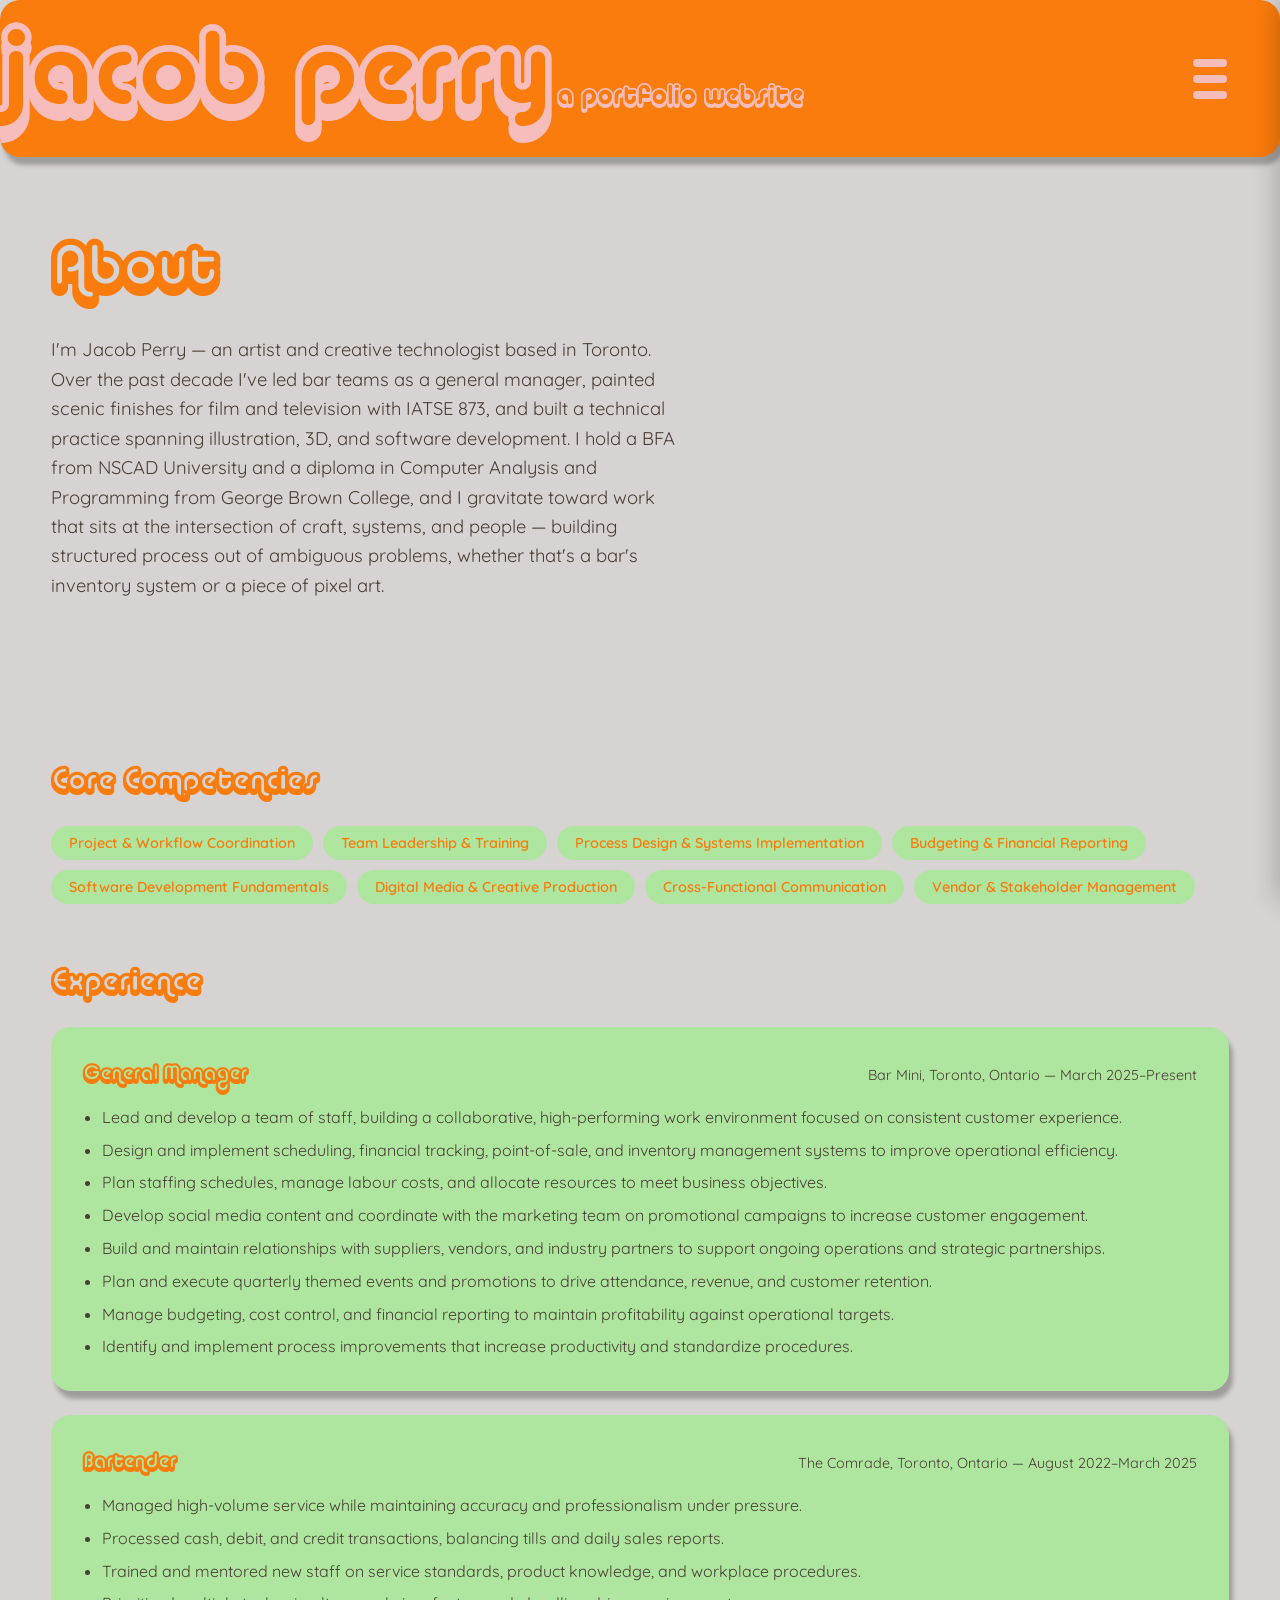
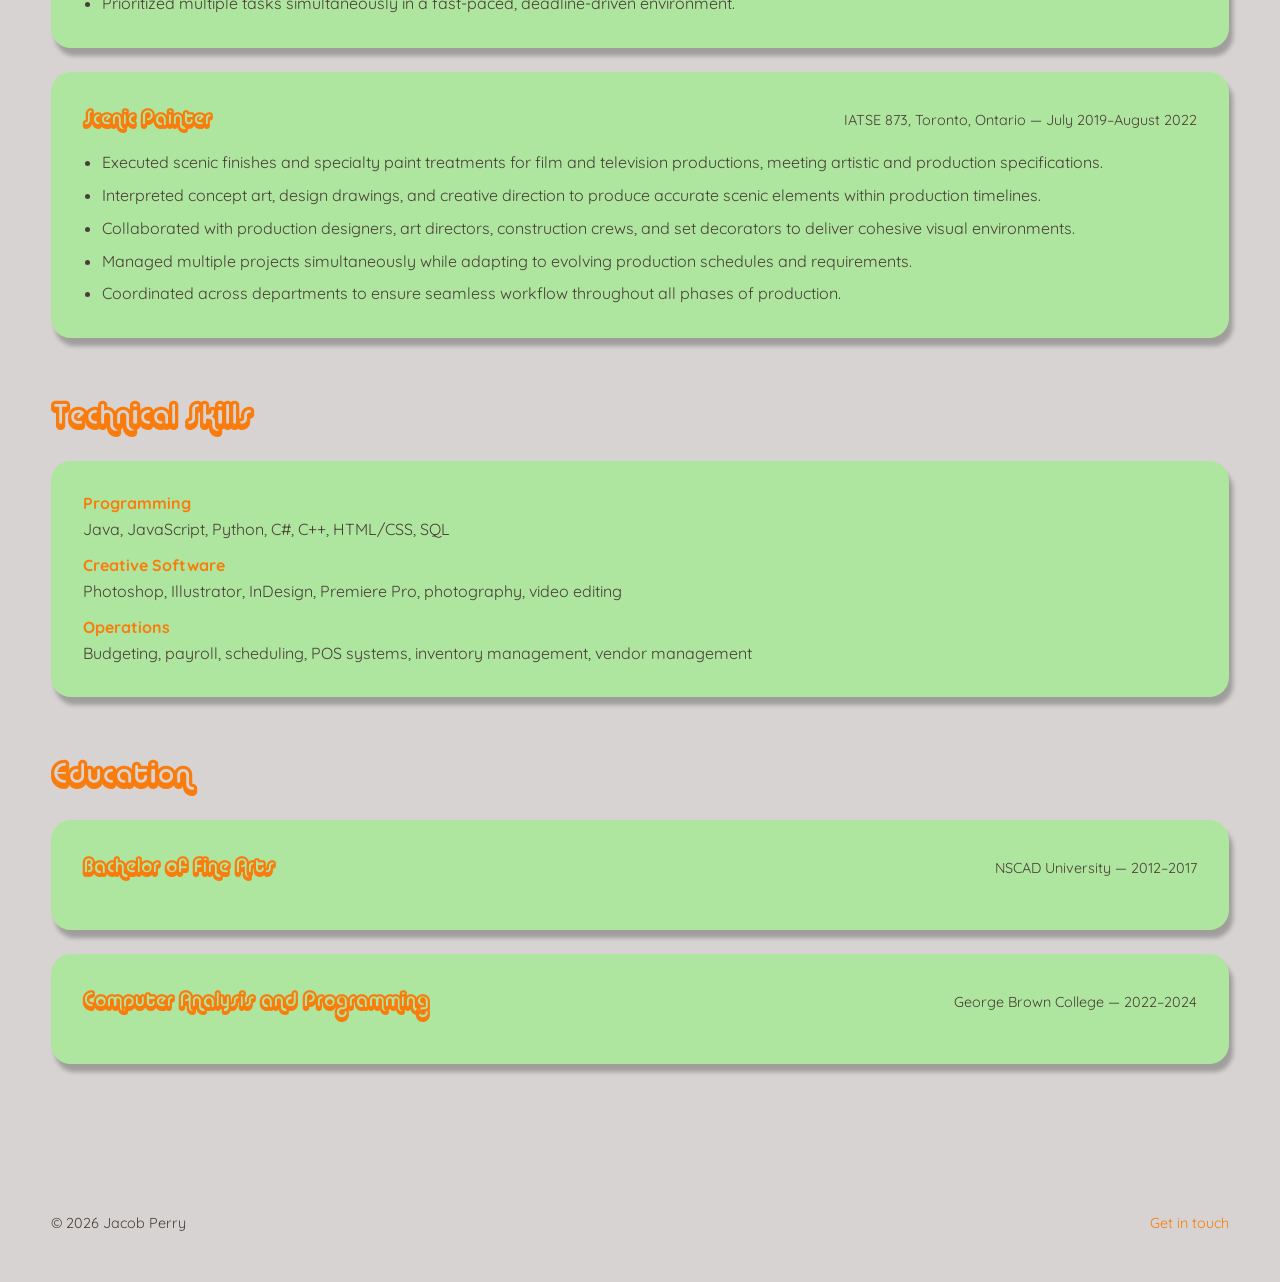
==== about.html @ 8e4869ad "lets go" ====
<!DOCTYPE html>
<html lang="en">
<head>
  <meta charset="UTF-8" />
  <meta name="viewport" content="width=device-width, initial-scale=1.0" />
  <title>About — Jacob Perry</title>
  <meta name="description" content="About Jacob Perry — artist and creative technologist, plus resume: experience, skills, and education." />

  <link rel="preconnect" href="https://fonts.googleapis.com" />
  <link rel="preconnect" href="https://fonts.gstatic.com" crossorigin />
  <link href="https://fonts.googleapis.com/css2?family=Bubblegum+Sans&family=Quicksand:wght@400;500;600;700&display=swap" rel="stylesheet" />

  <link rel="stylesheet" href="css/style.css" />
</head>
<body>

  <header class="site-header">
    <a href="index.html" class="brand">
      <span class="brand-name">jacob perry</span>
      <span class="brand-tagline">a portfolio website</span>
    </a>

    <button
      class="menu-toggle"
      id="menuToggle"
      aria-expanded="false"
      aria-controls="siteNav"
      aria-label="Open menu"
    >
      <span class="bar"></span>
      <span class="bar"></span>
      <span class="bar"></span>
    </button>
  </header>

  <div class="nav-overlay" id="navOverlay"></div>

  <nav class="site-nav" id="siteNav" aria-label="Primary">
    <ul>
      <li><a href="images.html">images</a></li>
      <li><a href="videos.html">videos</a></li>
      <!-- <li><a href="projects.html">projects</a></li> -->
      <li><a href="about.html">about</a></li>
      <li><a href="contact.html">contact</a></li>
    </ul>
  </nav>

  <main>
    <section class="page-intro">
      <h1>About</h1>
      <p>
        I'm Jacob Perry — an artist and creative technologist based in
        Toronto. Over the past decade I've led bar teams as a general
        manager, painted scenic finishes for film and television with
        IATSE 873, and built a technical practice spanning illustration,
        3D, and software development. I hold a BFA from NSCAD University
        and a diploma in Computer Analysis and Programming from George
        Brown College, and I gravitate toward work that sits at the
        intersection of craft, systems, and people — building structured
        process out of ambiguous problems, whether that's a bar's
        inventory system or a piece of pixel art.
      </p>
    </section>

    <section class="resume" aria-label="Resume">
      <div class="resume-block">
        <h2>Core Competencies</h2>
        <ul class="tag-list">
          <li>Project &amp; Workflow Coordination</li>
          <li>Team Leadership &amp; Training</li>
          <li>Process Design &amp; Systems Implementation</li>
          <li>Budgeting &amp; Financial Reporting</li>
          <li>Software Development Fundamentals</li>
          <li>Digital Media &amp; Creative Production</li>
          <li>Cross-Functional Communication</li>
          <li>Vendor &amp; Stakeholder Management</li>
        </ul>
      </div>

      <div class="resume-block">
        <h2>Experience</h2>

        <article class="resume-card">
          <div class="resume-card-header">
            <h3>General Manager</h3>
            <span class="resume-card-meta">Bar Mini, Toronto, Ontario — March 2025–Present</span>
          </div>
          <ul>
            <li>Lead and develop a team of staff, building a collaborative, high-performing work environment focused on consistent customer experience.</li>
            <li>Design and implement scheduling, financial tracking, point-of-sale, and inventory management systems to improve operational efficiency.</li>
            <li>Plan staffing schedules, manage labour costs, and allocate resources to meet business objectives.</li>
            <li>Develop social media content and coordinate with the marketing team on promotional campaigns to increase customer engagement.</li>
            <li>Build and maintain relationships with suppliers, vendors, and industry partners to support ongoing operations and strategic partnerships.</li>
            <li>Plan and execute quarterly themed events and promotions to drive attendance, revenue, and customer retention.</li>
            <li>Manage budgeting, cost control, and financial reporting to maintain profitability against operational targets.</li>
            <li>Identify and implement process improvements that increase productivity and standardize procedures.</li>
          </ul>
        </article>

        <article class="resume-card">
          <div class="resume-card-header">
            <h3>Bartender</h3>
            <span class="resume-card-meta">The Comrade, Toronto, Ontario — August 2022–March 2025</span>
          </div>
          <ul>
            <li>Managed high-volume service while maintaining accuracy and professionalism under pressure.</li>
            <li>Processed cash, debit, and credit transactions, balancing tills and daily sales reports.</li>
            <li>Trained and mentored new staff on service standards, product knowledge, and workplace procedures.</li>
            <li>Prioritized multiple tasks simultaneously in a fast-paced, deadline-driven environment.</li>
          </ul>
        </article>

        <article class="resume-card">
          <div class="resume-card-header">
            <h3>Scenic Painter</h3>
            <span class="resume-card-meta">IATSE 873, Toronto, Ontario — July 2019–August 2022</span>
          </div>
          <ul>
            <li>Executed scenic finishes and specialty paint treatments for film and television productions, meeting artistic and production specifications.</li>
            <li>Interpreted concept art, design drawings, and creative direction to produce accurate scenic elements within production timelines.</li>
            <li>Collaborated with production designers, art directors, construction crews, and set decorators to deliver cohesive visual environments.</li>
            <li>Managed multiple projects simultaneously while adapting to evolving production schedules and requirements.</li>
            <li>Coordinated across departments to ensure seamless workflow throughout all phases of production.</li>
          </ul>
        </article>
      </div>

      <div class="resume-block">
        <h2>Technical Skills</h2>
        <div class="resume-card">
          <dl class="skills-list">
            <div>
              <dt>Programming</dt>
              <dd>Java, JavaScript, Python, C#, C++, HTML/CSS, SQL</dd>
            </div>
            <div>
              <dt>Creative Software</dt>
              <dd>Photoshop, Illustrator, InDesign, Premiere Pro, photography, video editing</dd>
            </div>
            <div>
              <dt>Operations</dt>
              <dd>Budgeting, payroll, scheduling, POS systems, inventory management, vendor management</dd>
            </div>
          </dl>
        </div>
      </div>

      <div class="resume-block">
        <h2>Education</h2>
        <article class="resume-card">
          <div class="resume-card-header">
            <h3>Bachelor of Fine Arts</h3>
            <span class="resume-card-meta">NSCAD University — 2012–2017</span>
          </div>
        </article>
        <article class="resume-card">
          <div class="resume-card-header">
            <h3>Computer Analysis and Programming</h3>
            <span class="resume-card-meta">George Brown College — 2022–2024</span>
          </div>
        </article>
      </div>
    </section>
  </main>

  <footer class="site-footer">
    <span>&copy; <span id="year"></span> Jacob Perry</span>
    <a href="contact.html">Get in touch</a>
  </footer>

  <script src="js/main.js"></script>
</body>
</html>
---- css/style.css ----
/* ==========================================================================
   Jacob Perry — Portfolio
   Design tokens pulled from Figma file "Website" (deUmbi5IOpAdw48rKsoSRe)
   ========================================================================== */

@font-face {
  font-family: "Alba Super";
  src: url("../assets/fonts/ALBAS___.TTF") format("truetype");
  font-weight: normal;
  font-style: normal;
  font-display: swap;
}

:root {
  /* Color — from Figma */
  --color-orange: #fa7c0c;
  --color-pink: #f7bcbc;
  --color-green: #aee69f;
  --color-white: #D6D3D2;
  --color-ink: #201a14;
  --color-ink-soft: #4a3f36;

  /* Shadow — matches Figma's drop shadows */
  --shadow-header: 4px 8px 4px rgba(0, 0, 0, 0.25);
  --shadow-card: 4px 8px 4px rgba(0, 0, 0, 0.25);
  --shadow-slide: 8px 8px 4px rgba(0, 0, 0, 0.25);

  /* Radius */
  --radius-card: 20px;
  --radius-control: 12px;

  /* Type
     Figma specifies "Alba Super" — now bundled from assets/fonts/ALBAS___.TTF. */
  --font-display: "Alba Super", "Bubblegum Sans", cursive;
  --font-body: "Quicksand", sans-serif;

  /* Layout */
  --header-height: 157px;
  --content-max: 1440px;
  --content-pad: clamp(20px, 4vw, 180px);
}

* {
  box-sizing: border-box;
}

html {
  scroll-behavior: smooth;
}

@media (prefers-reduced-motion: reduce) {
  html {
    scroll-behavior: auto;
  }
  *,
  *::before,
  *::after {
    animation-duration: 0.001ms !important;
    animation-iteration-count: 1 !important;
    transition-duration: 0.001ms !important;
  }
}

body {
  margin: 0;
  font-family: var(--font-body);
  color: var(--color-ink);
  background: var(--color-white);
  -webkit-font-smoothing: antialiased;
}

a {
  color: inherit;
}

button {
  font-family: inherit;
}

img {
  max-width: 100%;
  display: block;
}

/* Visible focus ring everywhere — quality floor, not optional */
:focus-visible {
  outline: 3px solid var(--color-orange);
  outline-offset: 3px;
}

.visually-hidden {
  position: absolute;
  width: 1px;
  height: 1px;
  padding: 0;
  margin: -1px;
  overflow: hidden;
  clip: rect(0, 0, 0, 0);
  white-space: nowrap;
  border: 0;
}

/* ==========================================================================
   Header
   ========================================================================== */

.site-header {
  position: relative;
  background: var(--color-orange);
  border-radius: var(--radius-card);
  box-shadow: var(--shadow-header);
  max-width: calc(var(--content-max) - 2 * var(--content-pad));
  margin: 0 auto;
  padding: 0 clamp(16px, 3vw, 40px);
  display: flex;
  align-items: center;
  justify-content: space-between;
  min-height: var(--header-height);
  overflow: hidden;
  z-index: 100;
}

.brand {
  display: flex;
  flex-direction: row;
  align-items: baseline;
  gap: 0.5em;
  text-decoration: none;
  line-height: 0.85;
}

.brand-name {
  font-family: var(--font-display);
  font-size: clamp(2.6rem, 8vw, 6.6rem);
  color: var(--color-pink);
  margin: 0 0 0 -35px;
  letter-spacing: 0.01em;
}

.brand-tagline {
  font-family: var(--font-display);
  font-size: clamp(1rem, 2vw, 1.6rem);
  color: var(--color-pink);
  margin: 0;
}

/* Hamburger button */
.menu-toggle {
  position: relative;
  width: 64px;
  height: 56px;
  background: transparent;
  border: none;
  border-radius: var(--radius-control);
  cursor: pointer;
  display: flex;
  flex-direction: column;
  align-items: center;
  justify-content: center;
  gap: 8px;
  flex-shrink: 0;
  transition: background-color 0.2s ease;
}

.menu-toggle:hover,
.menu-toggle:focus-visible {
  background: rgba(255, 255, 255, 0.15);
}

.menu-toggle .bar {
  width: 34px;
  height: 8px;
  background: var(--color-pink);
  border-radius: 30px;
  transition: transform 0.28s ease, opacity 0.2s ease;
}

.menu-toggle[aria-expanded="true"] .bar:nth-child(1) {
  transform: translateY(16px) rotate(45deg);
}
.menu-toggle[aria-expanded="true"] .bar:nth-child(2) {
  opacity: 0;
}
.menu-toggle[aria-expanded="true"] .bar:nth-child(3) {
  transform: translateY(-16px) rotate(-45deg);
}

/* ==========================================================================
   Nav drawer
   ========================================================================== */

.nav-overlay {
  position: fixed;
  inset: 0;
  background: rgba(32, 26, 20, 0.35);
  opacity: 0;
  pointer-events: none;
  transition: opacity 0.25s ease;
  z-index: 105;
}

.nav-overlay.is-open {
  opacity: 1;
  pointer-events: auto;
}

.site-nav {
  position: fixed;
  top: 0;
  right: 0;
  height: 100%;
  width: min(360px, 86vw);
  background: var(--color-white);
  box-shadow: -4px 0 24px rgba(0, 0, 0, 0.2);
  transform: translateX(100%);
  transition: transform 0.32s ease;
  z-index: 110;
  padding: calc(var(--header-height) - 40px) 40px 40px;
}

.site-nav.is-open {
  transform: translateX(0);
}

.site-nav ul {
  list-style: none;
  margin: 0;
  padding: 0;
  display: flex;
  flex-direction: column;
  gap: 8px;
}

.site-nav a {
  display: block;
  font-family: var(--font-display);
  font-size: 2rem;
  color: var(--color-orange);
  text-decoration: none;
  /* padding: 10px 0;
  border-bottom: 3px solid transparent;
  transition: border-color 0.2s ease, color 0.2s ease; */
}

.site-nav a:hover,
.site-nav a:focus-visible,
.site-nav a[aria-current="page"] {
  border-color: var(--color-orange);
  color: var(--color-green);
}

/* ==========================================================================
   Hero / content card
   ========================================================================== */

.hero {
  padding: 60px var(--content-pad) 100px;
  max-width: var(--content-max);
  margin: 0 auto;
}

.hero-card {
  position: relative;
  background: var(--color-green);
  border-radius: var(--radius-card);
  box-shadow: var(--shadow-card);
  padding: clamp(16px, 3vw, 40px);
  overflow: hidden;
}

/* Slider */
.slider {
  position: relative;
  width: 100%;
  aspect-ratio: 4 / 3;
  max-height: 720px;
  border-radius: 8px;
  overflow: hidden;
}

.slider-track {
  display: flex;
  height: 100%;
  transition: transform 0.5s ease;
}

.slide {
  flex: 0 0 100%;
  height: 100%;
  display: flex;
  align-items: center;
  justify-content: center;
}

.slide img {
  width: 100%;
  height: 100%;
  object-fit: cover;
  box-shadow: var(--shadow-slide);
  border-radius: 4px;
}

.slider-controls {
  position: absolute;
  inset: 0;
  display: flex;
  align-items: center;
  justify-content: space-between;
  padding: 0 12px;
  pointer-events: none;
}

.slider-arrow {
  pointer-events: auto;
  width: 44px;
  height: 44px;
  border-radius: 50%;
  border: none;
  background: rgba(255, 255, 255, 0.85);
  color: var(--color-ink);
  font-size: 1.4rem;
  cursor: pointer;
  display: flex;
  align-items: center;
  justify-content: center;
  box-shadow: 0 2px 8px rgba(0, 0, 0, 0.2);
  transition: transform 0.15s ease, background-color 0.15s ease;
}

.slider-arrow:hover,
.slider-arrow:focus-visible {
  background: var(--color-white);
  transform: scale(1.08);
}

.slider-dots {
  display: flex;
  justify-content: center;
  gap: 10px;
  margin-top: 18px;
}

.slider-dots button {
  width: 12px;
  height: 12px;
  border-radius: 50%;
  border: 2px solid var(--color-orange);
  background: transparent;
  cursor: pointer;
  padding: 0;
  transition: background-color 0.2s ease;
}

.slider-dots button[aria-current="true"] {
  background: var(--color-orange);
}

/* ==========================================================================
   Gallery (Images page)
   ========================================================================== */

.gallery {
  max-width: var(--content-max);
  margin: 0 auto;
  padding: 20px var(--content-pad) 120px;
  display: grid;
  grid-template-columns: 1fr;
  gap: 40px;
}

.gallery-card {
  background: var(--color-green);
  border-radius: var(--radius-card);
  box-shadow: var(--shadow-card);
  padding: clamp(16px, 3vw, 32px);
  display: flex;
  flex-direction: column;
  gap: 18px;
}

.gallery-card-title {
  font-family: var(--font-display);
  color: var(--color-orange);
  font-size: clamp(1.4rem, 3vw, 2rem);
  margin: 0;
}

.gallery-card-image {
  border-radius: 8px;
  overflow: hidden;
}

.gallery-card-image img {
  width: 100%;
  height: auto;
  max-height: 720px;
  aspect-ratio: 4 / 3;
  object-fit: cover;
  box-shadow: var(--shadow-slide);
  border-radius: 4px;
  display: block;
}

.gallery-card-image video {
  width: 100%;
  height: auto;
  max-height: 720px;
  box-shadow: var(--shadow-slide);
  border-radius: 4px;
  display: block;
}

.video-embed {
  position: relative;
  width: 100%;
  aspect-ratio: 16 / 9;
  box-shadow: var(--shadow-slide);
  border-radius: 4px;
}

.video-embed.vertical {
  aspect-ratio: 9 / 16;
  max-width: 405px;
  margin: 0 auto;
}

.video-embed iframe {
  position: absolute;
  inset: 0;
  width: 100%;
  height: 100%;
  border: 0;
  border-radius: 4px;
  display: block;
}

.gallery-card-meta {
  margin: 0;
  display: flex;
  flex-direction: column;
  gap: 8px;
}

.gallery-card-meta > div {
  display: flex;
  gap: 8px;
  font-size: 0.95rem;
}

.gallery-card-meta dt {
  font-family: "Helvetica Neue", Helvetica, Arial, sans-serif;
  font-weight: 600;
  color: var(--color-orange);
  min-width: 90px;
  flex-shrink: 0;
}

.gallery-card-meta dd {
  font-family: "Helvetica Neue", Helvetica, Arial, sans-serif;
  margin: 0;
  color: var(--color-orange);
}

.gallery-card-desc {
  flex-direction: column !important;
}

.gallery-card-desc dt {
  margin-bottom: 2px;
}

/* ==========================================================================
   Resume (About page)
   ========================================================================== */

.resume {
  max-width: var(--content-max);
  margin: 0 auto;
  padding: 20px var(--content-pad) 120px;
  display: flex;
  flex-direction: column;
  gap: 56px;
}

.resume-block h2 {
  font-family: var(--font-display);
  color: var(--color-orange);
  font-size: clamp(1.4rem, 3vw, 1.9rem);
  margin: 0 0 20px;
}

.tag-list {
  list-style: none;
  margin: 0;
  padding: 0;
  display: flex;
  flex-wrap: wrap;
  gap: 10px;
}

.tag-list li {
  background: var(--color-green);
  color: var(--color-orange);
  border-radius: 999px;
  padding: 8px 18px;
  font-size: 0.9rem;
  font-weight: 600;
}

.resume-block > .resume-card + .resume-card {
  margin-top: 24px;
}

.resume-card {
  background: var(--color-green);
  border-radius: var(--radius-card);
  box-shadow: var(--shadow-card);
  padding: clamp(16px, 3vw, 32px);
}

.resume-card-header {
  display: flex;
  flex-wrap: wrap;
  align-items: baseline;
  justify-content: space-between;
  gap: 6px 20px;
  margin-bottom: 14px;
}

.resume-card-header h3 {
  font-family: var(--font-display);
  color: var(--color-orange);
  font-size: 1.3rem;
  margin: 0;
}

.resume-card-meta {
  font-size: 0.9rem;
  color: var(--color-ink-soft);
  white-space: nowrap;
}

.resume-card ul {
  margin: 0;
  padding-left: 1.2em;
  display: flex;
  flex-direction: column;
  gap: 8px;
}

.resume-card li {
  font-size: 1rem;
  line-height: 1.55;
  color: var(--color-ink-soft);
}

.skills-list {
  margin: 0;
  display: flex;
  flex-direction: column;
  gap: 14px;
}

.skills-list dt {
  font-weight: 700;
  color: var(--color-orange);
  margin-bottom: 4px;
}

.skills-list dd {
  margin: 0;
  color: var(--color-ink-soft);
  line-height: 1.5;
}

/* ==========================================================================
   Stub page content (Work / Studio / About / Contact)
   ========================================================================== */

.page-intro {
  max-width: var(--content-max);
  margin: 0 auto;
  padding: 70px var(--content-pad) 120px;
}

.page-intro h1 {
  font-family: var(--font-display);
  color: var(--color-orange);
  font-size: clamp(2.2rem, 5vw, 3.6rem);
  margin: 0 0 0.3em;
}

.page-intro p {
  font-size: 1.15rem;
  line-height: 1.6;
  color: var(--color-ink-soft);
  max-width: 640px;
}

.placeholder-note {
  margin-top: 40px;
  padding: 20px 24px;
  border-radius: var(--radius-control);
  background: rgba(174, 230, 159, 0.35);
  border: 2px dashed var(--color-green);
  font-size: 0.95rem;
  color: var(--color-ink-soft);
  max-width: 640px;
}

/* ==========================================================================
   Footer
   ========================================================================== */

.site-footer {
  padding: 30px var(--content-pad) 50px;
  max-width: var(--content-max);
  margin: 0 auto;
  font-size: 0.9rem;
  color: var(--color-ink-soft);
  display: flex;
  justify-content: space-between;
  flex-wrap: wrap;
  gap: 10px;
}

.site-footer a {
  color: var(--color-orange);
  text-decoration: none;
}

.site-footer a:hover,
.site-footer a:focus-visible {
  text-decoration: underline;
}

/* ==========================================================================
   Responsive
   ========================================================================== */

@media (max-width: 900px) {
  .site-header {
    min-height: 120px;
    flex-wrap: wrap;
    padding: 20px clamp(16px, 3vw, 40px);
  }
  .brand-tagline {
    margin-left: 0;
  }
  .hero {
    padding-top: 40px;
  }
}

@media (max-width: 560px) {
  .slider-arrow {
    width: 36px;
    height: 36px;
    font-size: 1.1rem;
  }
}
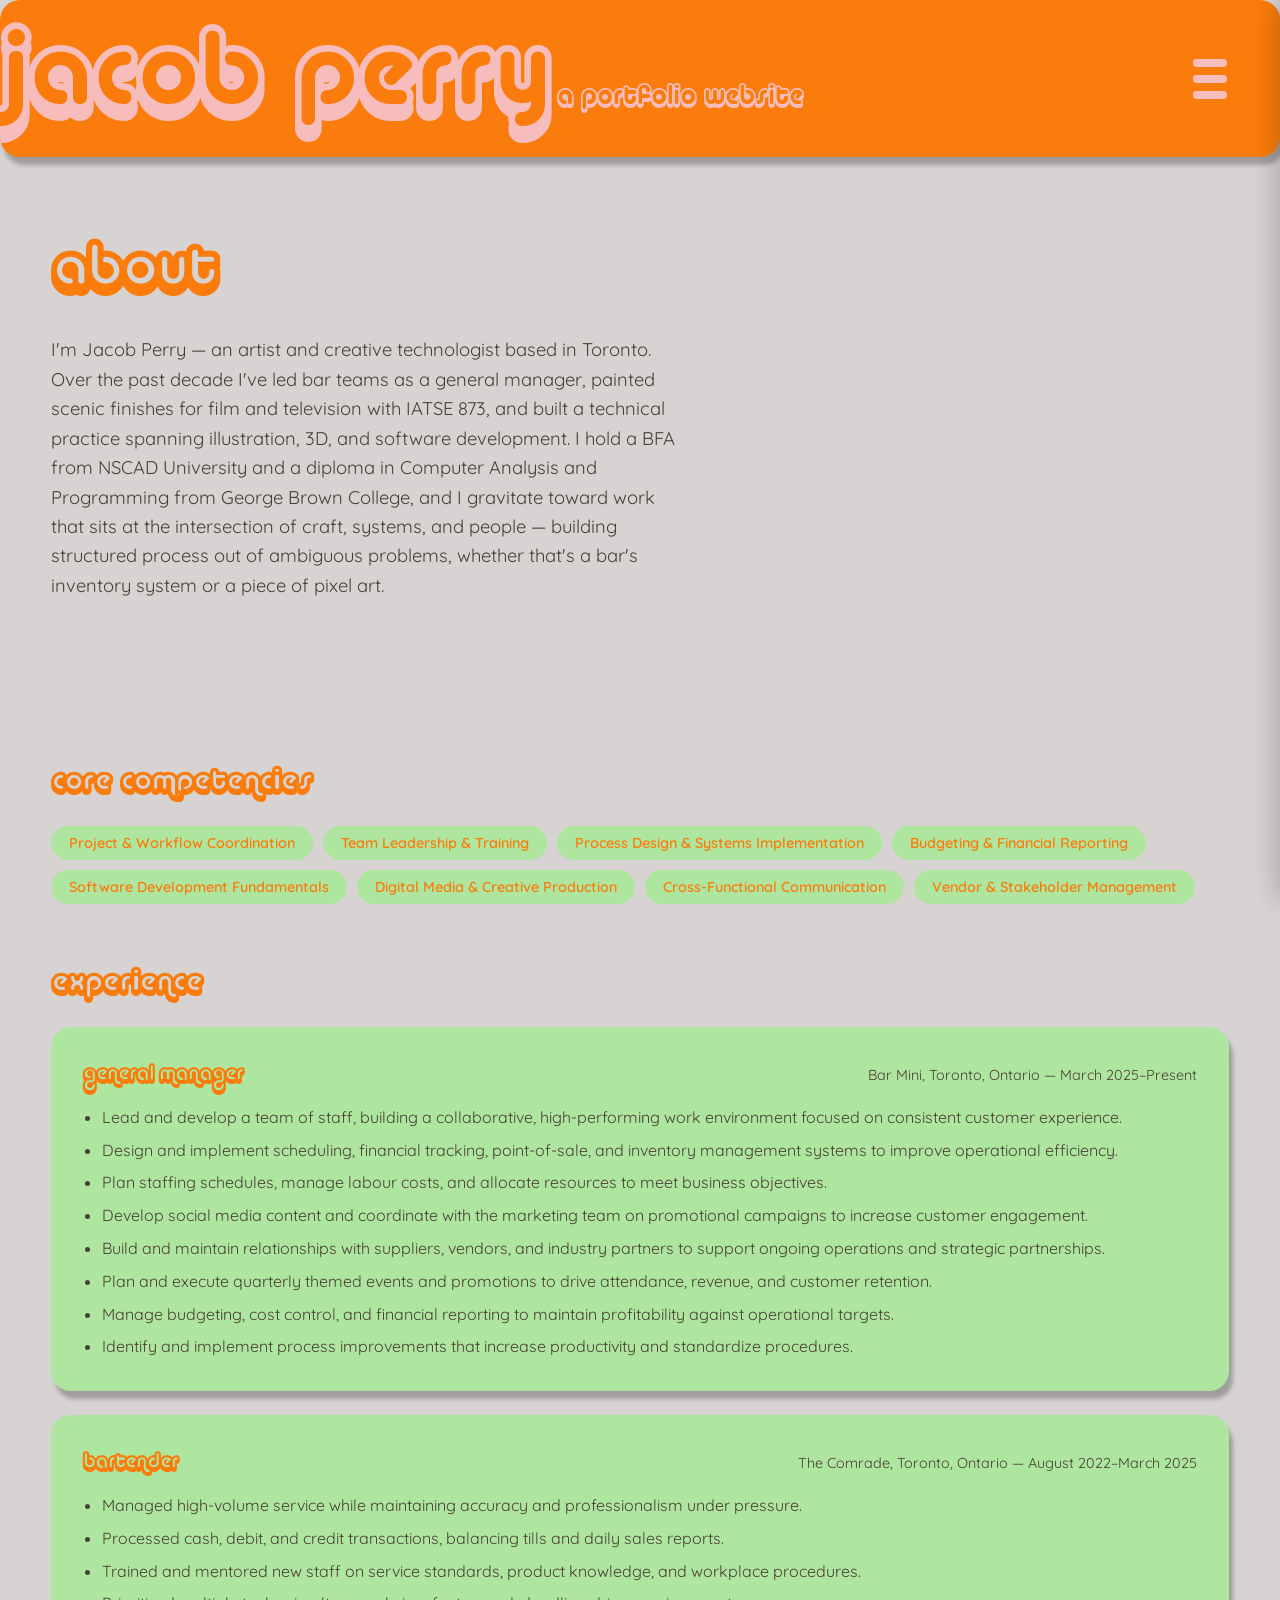
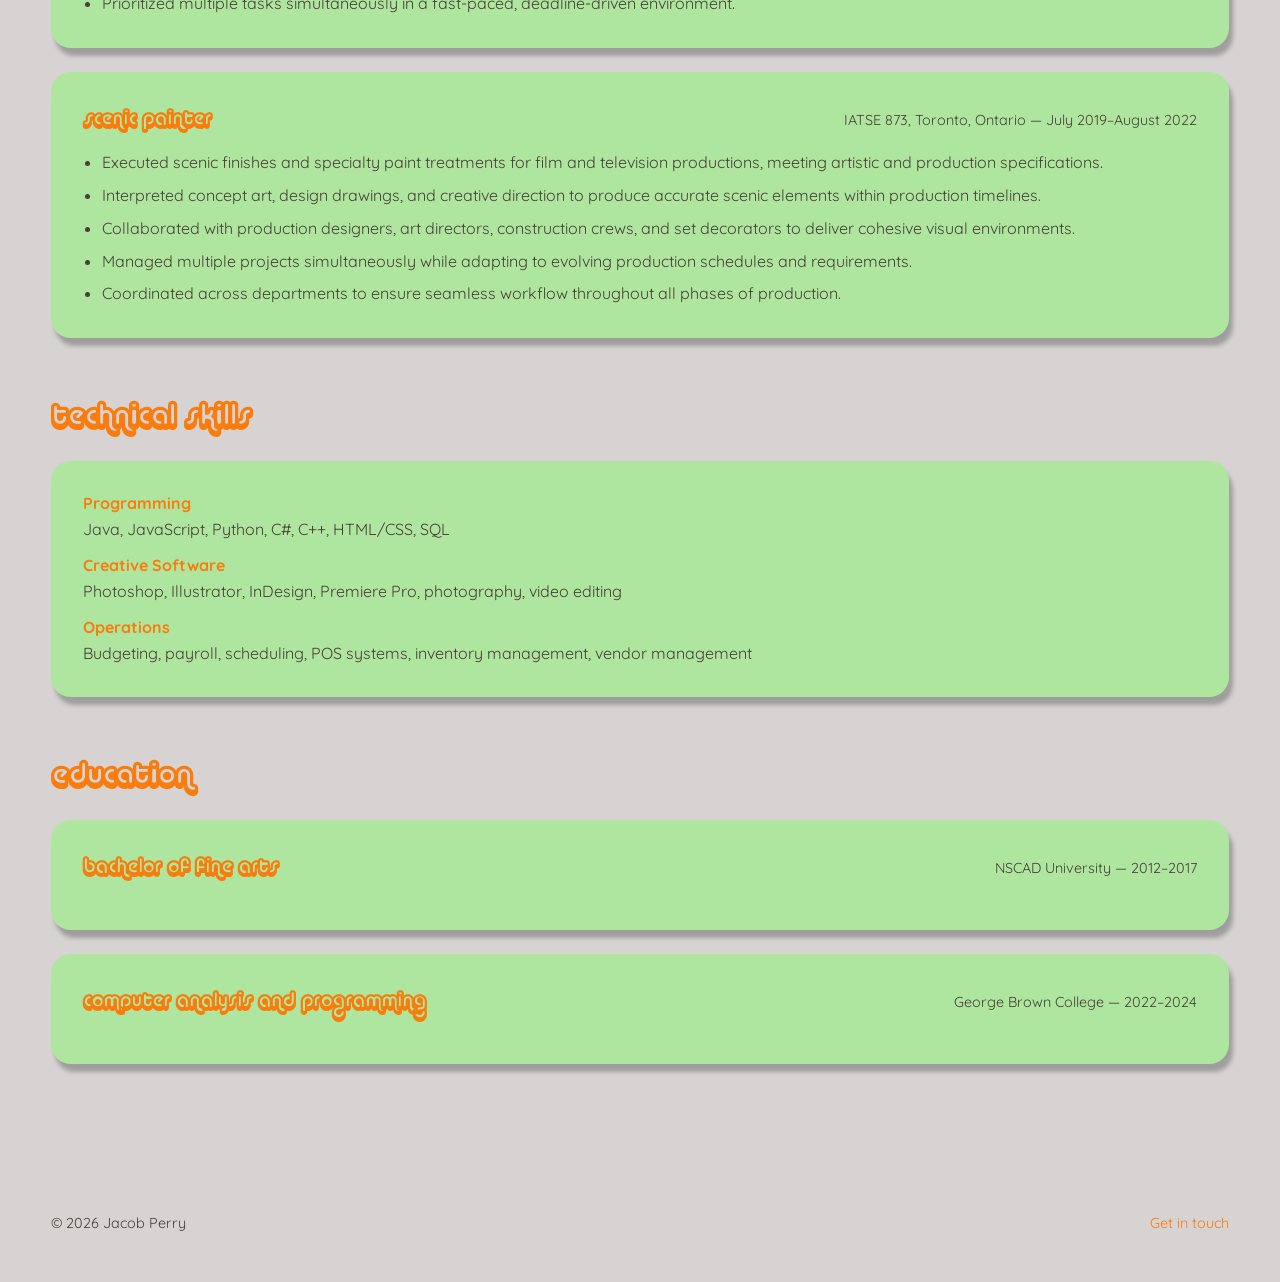
==== commit c1a34cff: "added projects page and first project" ====
--- a/about.html
+++ b/about.html
@@ -39,7 +39,7 @@
     <ul>
       <li><a href="images.html">images</a></li>
       <li><a href="videos.html">videos</a></li>
-      <!-- <li><a href="projects.html">projects</a></li> -->
+      <li><a href="projects.html">projects</a></li>
       <li><a href="about.html">about</a></li>
       <li><a href="contact.html">contact</a></li>
     </ul>
--- a/css/style.css
+++ b/css/style.css
@@ -46,6 +46,7 @@
 
 html {
   scroll-behavior: smooth;
+  overflow-x: hidden;
 }
 
 @media (prefers-reduced-motion: reduce) {
@@ -131,6 +132,7 @@
 
 .brand-name {
   font-family: var(--font-display);
+  text-transform: lowercase;
   font-size: clamp(2.6rem, 8vw, 6.6rem);
   color: var(--color-pink);
   margin: 0 0 0 -35px;
@@ -139,6 +141,7 @@
 
 .brand-tagline {
   font-family: var(--font-display);
+  text-transform: lowercase;
   font-size: clamp(1rem, 2vw, 1.6rem);
   color: var(--color-pink);
   margin: 0;
@@ -159,6 +162,7 @@
   justify-content: center;
   gap: 8px;
   flex-shrink: 0;
+  margin-left: auto;
   transition: background-color 0.2s ease;
 }
 
@@ -234,6 +238,7 @@
 .site-nav a {
   display: block;
   font-family: var(--font-display);
+  text-transform: lowercase;
   font-size: 2rem;
   color: var(--color-orange);
   text-decoration: none;
@@ -380,6 +385,7 @@
 
 .gallery-card-title {
   font-family: var(--font-display);
+  text-transform: lowercase;
   color: var(--color-orange);
   font-size: clamp(1.4rem, 3vw, 2rem);
   margin: 0;
@@ -470,6 +476,101 @@
 }
 
 /* ==========================================================================
+   Projects
+   ========================================================================== */
+
+.projects {
+  max-width: var(--content-max);
+  margin: 0 auto;
+  padding: 20px var(--content-pad) 120px;
+  display: flex;
+  flex-direction: column;
+  gap: 40px;
+}
+
+.project-card {
+  background: var(--color-green);
+  border-radius: var(--radius-card);
+  box-shadow: var(--shadow-card);
+  padding: clamp(16px, 3vw, 32px);
+  display: flex;
+  flex-direction: column;
+  gap: 20px;
+}
+
+.project-card-title {
+  font-family: var(--font-display);
+  text-transform: lowercase;
+  color: var(--color-orange);
+  font-size: clamp(1.6rem, 3.4vw, 2.4rem);
+  margin: 0;
+}
+
+.project-card-meta {
+  margin: 0;
+  display: flex;
+  flex-wrap: wrap;
+  gap: 8px 28px;
+}
+
+.project-card-meta > div {
+  display: flex;
+  gap: 8px;
+  font-size: 0.95rem;
+}
+
+.project-card-meta dt {
+  font-family: "Helvetica Neue", Helvetica, Arial, sans-serif;
+  font-weight: 600;
+  color: var(--color-orange);
+}
+
+.project-card-meta dd {
+  font-family: "Helvetica Neue", Helvetica, Arial, sans-serif;
+  margin: 0;
+  color: var(--color-orange);
+}
+
+.project-card-image {
+  border-radius: 8px;
+  overflow: hidden;
+}
+
+.project-card-image img {
+  width: 100%;
+  height: auto;
+  display: block;
+  box-shadow: var(--shadow-slide);
+  border-radius: 4px;
+}
+
+.project-card-body p {
+  margin: 0 0 14px;
+  font-size: 1.05rem;
+  line-height: 1.6;
+  color: var(--color-ink-soft);
+  max-width: 720px;
+}
+
+.project-card-body p:last-child {
+  margin-bottom: 0;
+}
+
+.project-shots {
+  display: grid;
+  grid-template-columns: repeat(auto-fit, minmax(180px, 1fr));
+  gap: 16px;
+}
+
+.project-shots img {
+  width: 100%;
+  height: auto;
+  display: block;
+  border-radius: 8px;
+  box-shadow: var(--shadow-slide);
+}
+
+/* ==========================================================================
    Resume (About page)
    ========================================================================== */
 
@@ -484,6 +585,7 @@
 
 .resume-block h2 {
   font-family: var(--font-display);
+  text-transform: lowercase;
   color: var(--color-orange);
   font-size: clamp(1.4rem, 3vw, 1.9rem);
   margin: 0 0 20px;
@@ -529,6 +631,7 @@
 
 .resume-card-header h3 {
   font-family: var(--font-display);
+  text-transform: lowercase;
   color: var(--color-orange);
   font-size: 1.3rem;
   margin: 0;
@@ -585,6 +688,7 @@
 
 .page-intro h1 {
   font-family: var(--font-display);
+  text-transform: lowercase;
   color: var(--color-orange);
   font-size: clamp(2.2rem, 5vw, 3.6rem);
   margin: 0 0 0.3em;
@@ -659,3 +763,21 @@
     font-size: 1.1rem;
   }
 }
+
+@media (max-width: 480px) {
+  .brand-name {
+    font-size: clamp(1.9rem, 9vw, 2.6rem);
+    margin-left: -6px;
+  }
+  .brand-tagline {
+    font-size: 0.8rem;
+  }
+  .resume-card-meta {
+    white-space: normal;
+  }
+  .resume-card-header {
+    flex-direction: column;
+    align-items: flex-start;
+    gap: 4px;
+  }
+}
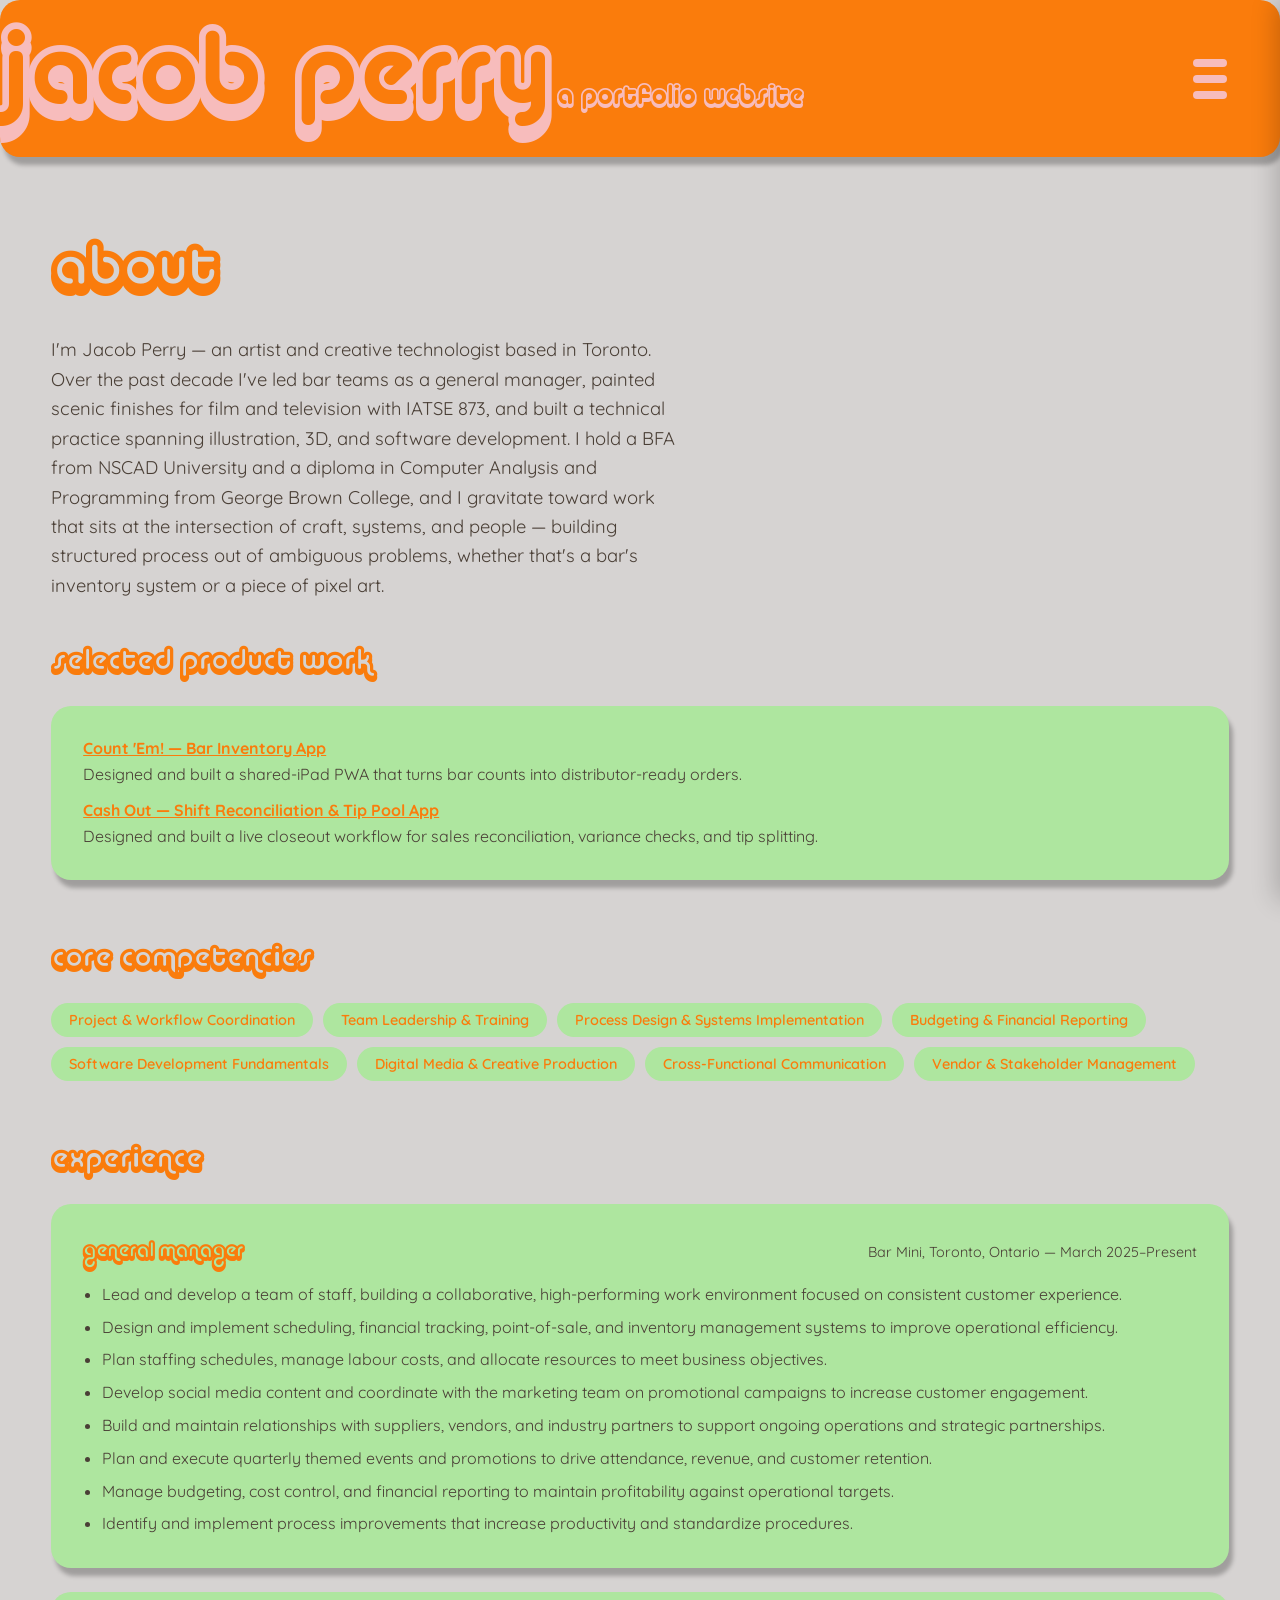
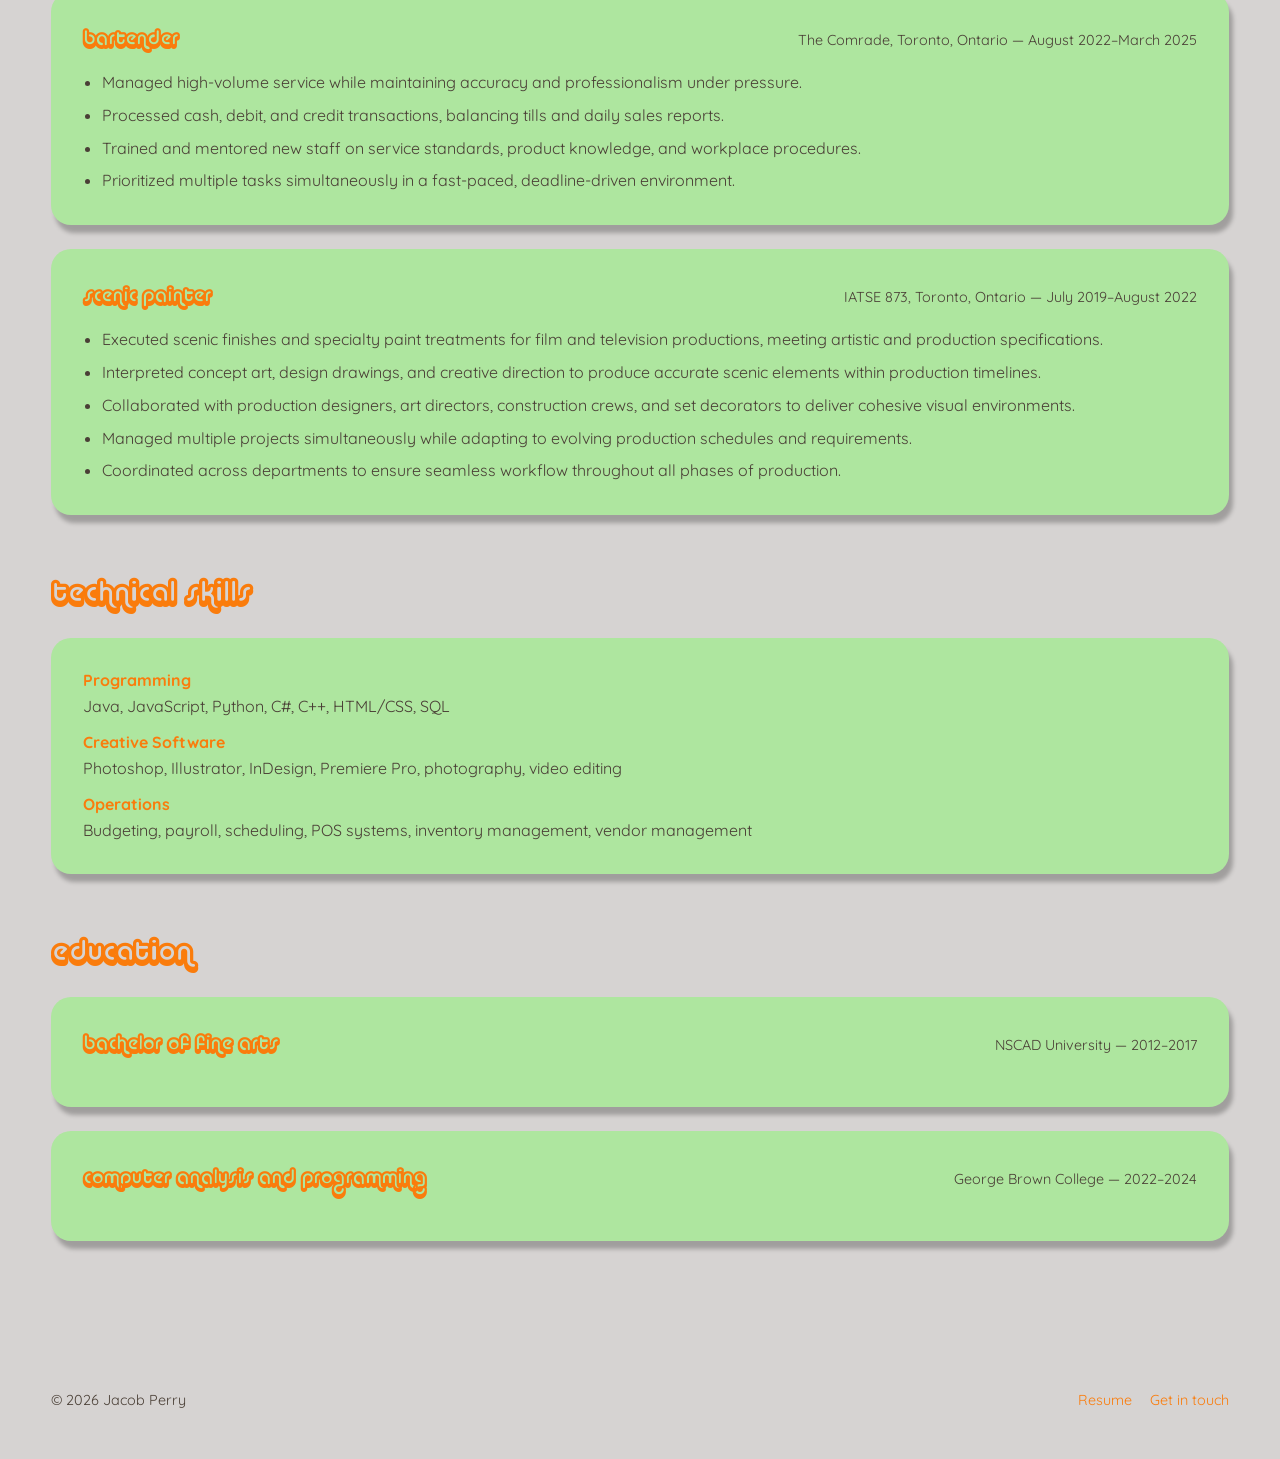
==== commit 2b3509b9: "updated to feature projects on homepage" ====
--- a/about.html
+++ b/about.html
@@ -37,9 +37,9 @@
 
   <nav class="site-nav" id="siteNav" aria-label="Primary">
     <ul>
+      <li><a href="projects.html">projects</a></li>
       <li><a href="images.html">images</a></li>
       <li><a href="videos.html">videos</a></li>
-      <li><a href="projects.html">projects</a></li>
       <li><a href="about.html">about</a></li>
       <li><a href="contact.html">contact</a></li>
     </ul>
@@ -62,7 +62,23 @@
       </p>
     </section>
 
-    <section class="resume" aria-label="Resume">
+    <section class="resume" id="resume" aria-label="Resume">
+      <div class="resume-block">
+        <h2>Selected Product Work</h2>
+        <div class="resume-card">
+          <dl class="skills-list">
+            <div>
+              <dt><a href="projects.html">Count 'Em! — Bar Inventory App</a></dt>
+              <dd>Designed and built a shared-iPad PWA that turns bar counts into distributor-ready orders.</dd>
+            </div>
+            <div>
+              <dt><a href="projects.html">Cash Out — Shift Reconciliation &amp; Tip Pool App</a></dt>
+              <dd>Designed and built a live closeout workflow for sales reconciliation, variance checks, and tip splitting.</dd>
+            </div>
+          </dl>
+        </div>
+      </div>
+
       <div class="resume-block">
         <h2>Core Competencies</h2>
         <ul class="tag-list">
@@ -165,7 +181,10 @@
 
   <footer class="site-footer">
     <span>&copy; <span id="year"></span> Jacob Perry</span>
-    <a href="contact.html">Get in touch</a>
+    <span class="site-footer-links">
+      <a href="about.html#resume">Resume</a>
+      <a href="contact.html">Get in touch</a>
+    </span>
   </footer>
 
   <script src="js/main.js"></script>
--- a/css/style.css
+++ b/css/style.css
@@ -258,10 +258,97 @@
    Hero / content card
    ========================================================================== */
 
+.home-intro {
+  max-width: var(--content-max);
+  margin: 0 auto;
+  padding: 64px var(--content-pad) 24px;
+}
+
+.home-intro-kicker,
+.featured-project-label {
+  margin: 0 0 10px;
+  color: var(--color-orange);
+  font-family: "Helvetica Neue", Helvetica, Arial, sans-serif;
+  font-size: 0.8rem;
+  font-weight: 700;
+  letter-spacing: 0.06em;
+  text-transform: uppercase;
+}
+
+.home-intro h1 {
+  max-width: 760px;
+  margin: 0;
+  color: var(--color-orange);
+  font-family: var(--font-display);
+  font-size: clamp(2rem, 5vw, 4.2rem);
+  line-height: 1.05;
+}
+
+.home-intro > p:not(.home-intro-kicker) {
+  max-width: 650px;
+  margin: 18px 0 20px;
+  color: var(--color-ink-soft);
+  font-size: clamp(1rem, 1.6vw, 1.2rem);
+  line-height: 1.6;
+}
+
+.home-intro-link,
+.featured-project-copy a {
+  color: var(--color-orange);
+  font-weight: 700;
+  text-underline-offset: 4px;
+}
+
+.featured-project {
+  max-width: var(--content-max);
+  margin: 0 auto;
+  padding: 24px var(--content-pad) 60px;
+  display: grid;
+  grid-template-columns: minmax(0, 1.3fr) minmax(260px, 0.7fr);
+  gap: clamp(24px, 5vw, 72px);
+  align-items: center;
+}
+
+.featured-project-image {
+  overflow: hidden;
+  border-radius: var(--radius-card);
+  box-shadow: var(--shadow-card);
+  background: var(--color-green);
+}
+
+.featured-project-image img {
+  display: block;
+  width: 100%;
+  height: auto;
+}
+
+.featured-project-copy h2 {
+  margin: 0;
+  color: var(--color-orange);
+  font-family: var(--font-display);
+  font-size: clamp(1.6rem, 3vw, 2.5rem);
+  line-height: 1.1;
+}
+
+.featured-project-copy > p:not(.featured-project-label) {
+  margin: 16px 0 22px;
+  color: var(--color-ink-soft);
+  font-size: 1.05rem;
+  line-height: 1.6;
+}
+
 .hero {
   padding: 60px var(--content-pad) 100px;
   max-width: var(--content-max);
   margin: 0 auto;
+}
+
+.hero-title {
+  margin: 0 0 18px;
+  color: var(--color-orange);
+  font-family: var(--font-display);
+  font-size: clamp(1.6rem, 3.2vw, 2.4rem);
+  text-transform: lowercase;
 }
 
 .hero-card {
@@ -506,6 +593,13 @@
   margin: 0;
 }
 
+.project-card-subtitle {
+  margin: -12px 0 0;
+  font-size: 1.05rem;
+  font-style: italic;
+  color: var(--color-ink-soft);
+}
+
 .project-card-meta {
   margin: 0;
   display: flex;
@@ -531,29 +625,104 @@
   color: var(--color-orange);
 }
 
-.project-card-image {
+.project-card-summary {
+  background: rgba(255, 255, 255, 0.45);
+  border: 2px dashed var(--color-orange);
+  border-radius: var(--radius-control);
+  padding: clamp(14px, 2.5vw, 24px);
+  display: flex;
+  flex-direction: column;
+  gap: 12px;
+}
+
+.project-card-summary-label {
+  margin: 0;
+  font-family: "Helvetica Neue", Helvetica, Arial, sans-serif;
+  font-weight: 700;
+  font-size: 0.8rem;
+  letter-spacing: 0.06em;
+  text-transform: uppercase;
+  color: var(--color-orange);
+}
+
+.project-card-summary p:not(.project-card-summary-label) {
+  margin: 0;
+  font-size: 1rem;
+  line-height: 1.6;
+  color: var(--color-ink-soft);
+}
+
+.project-section {
+  display: flex;
+  flex-direction: column;
+  gap: 12px;
+}
+
+.project-section-title {
+  font-family: var(--font-display);
+  text-transform: lowercase;
+  color: var(--color-orange);
+  font-size: clamp(1.2rem, 2.4vw, 1.5rem);
+  margin: 0;
+}
+
+.project-section-body {
+  display: flex;
+  flex-direction: column;
+  gap: 14px;
+}
+
+.project-section-body p {
+  margin: 0;
+  font-size: 1.05rem;
+  line-height: 1.6;
+  color: var(--color-ink-soft);
+}
+
+.project-section-closing p {
+  font-style: italic;
+}
+
+.project-row {
+  display: flex;
+  align-items: center;
+  gap: clamp(20px, 4vw, 48px);
+}
+
+.project-row.reverse {
+  flex-direction: row-reverse;
+}
+
+.project-row-text,
+.project-row-image {
+  flex: 1 1 0;
+  min-width: 0;
+}
+
+.project-row-text {
+  display: flex;
+  flex-direction: column;
+  gap: 14px;
+}
+
+.project-row-text p {
+  margin: 0;
+  font-size: 1.05rem;
+  line-height: 1.6;
+  color: var(--color-ink-soft);
+}
+
+.project-row-image {
   border-radius: 8px;
   overflow: hidden;
 }
 
-.project-card-image img {
+.project-row-image img {
   width: 100%;
   height: auto;
   display: block;
   box-shadow: var(--shadow-slide);
   border-radius: 4px;
-}
-
-.project-card-body p {
-  margin: 0 0 14px;
-  font-size: 1.05rem;
-  line-height: 1.6;
-  color: var(--color-ink-soft);
-  max-width: 720px;
-}
-
-.project-card-body p:last-child {
-  margin-bottom: 0;
 }
 
 .project-shots {
@@ -683,7 +852,7 @@
 .page-intro {
   max-width: var(--content-max);
   margin: 0 auto;
-  padding: 70px var(--content-pad) 120px;
+  padding: 70px var(--content-pad) 0;
 }
 
 .page-intro h1 {
@@ -713,6 +882,89 @@
 }
 
 /* ==========================================================================
+   Contact form
+   ========================================================================== */
+
+.contact-form-wrap {
+  max-width: var(--content-max);
+  margin: 0 auto;
+  padding: 20px var(--content-pad) 120px;
+}
+
+.form-status {
+  max-width: 640px;
+  margin: -20px 0 32px;
+  padding: 16px 20px;
+  border-radius: var(--radius-control);
+  background: rgba(174, 230, 159, 0.45);
+  border: 2px solid var(--color-green);
+  color: var(--color-ink-soft);
+  font-weight: 600;
+}
+
+.contact-form {
+  max-width: 640px;
+  background: var(--color-green);
+  border-radius: var(--radius-card);
+  box-shadow: var(--shadow-card);
+  padding: clamp(16px, 3vw, 32px);
+  display: flex;
+  flex-direction: column;
+  gap: 20px;
+}
+
+.form-field {
+  display: flex;
+  flex-direction: column;
+  gap: 8px;
+}
+
+.form-field label {
+  font-weight: 700;
+  color: var(--color-orange);
+  font-size: 0.95rem;
+}
+
+.form-field input,
+.form-field textarea {
+  font-family: var(--font-body);
+  font-size: 1rem;
+  color: var(--color-ink);
+  background: var(--color-white);
+  border: 2px solid transparent;
+  border-radius: var(--radius-control);
+  padding: 12px 14px;
+  resize: vertical;
+  transition: border-color 0.2s ease;
+}
+
+.form-field input:focus-visible,
+.form-field textarea:focus-visible {
+  outline: none;
+  border-color: var(--color-orange);
+}
+
+.form-submit {
+  align-self: flex-start;
+  font-family: var(--font-display);
+  text-transform: lowercase;
+  font-size: 1.3rem;
+  color: var(--color-white);
+  background: var(--color-orange);
+  border: none;
+  border-radius: var(--radius-control);
+  padding: 12px 32px;
+  cursor: pointer;
+  box-shadow: var(--shadow-card);
+  transition: transform 0.15s ease;
+}
+
+.form-submit:hover,
+.form-submit:focus-visible {
+  transform: scale(1.03);
+}
+
+/* ==========================================================================
    Footer
    ========================================================================== */
 
@@ -738,6 +990,12 @@
   text-decoration: underline;
 }
 
+.site-footer-links {
+  display: flex;
+  flex-wrap: wrap;
+  gap: 18px;
+}
+
 /* ==========================================================================
    Responsive
    ========================================================================== */
@@ -764,6 +1022,22 @@
   }
 }
 
+@media (max-width: 700px) {
+  .featured-project {
+    grid-template-columns: 1fr;
+  }
+
+  .project-row,
+  .project-row.reverse {
+    flex-direction: column;
+    align-items: stretch;
+  }
+  .project-row-text,
+  .project-row-image {
+    flex: 1 1 auto;
+  }
+}
+
 @media (max-width: 480px) {
   .brand-name {
     font-size: clamp(1.9rem, 9vw, 2.6rem);
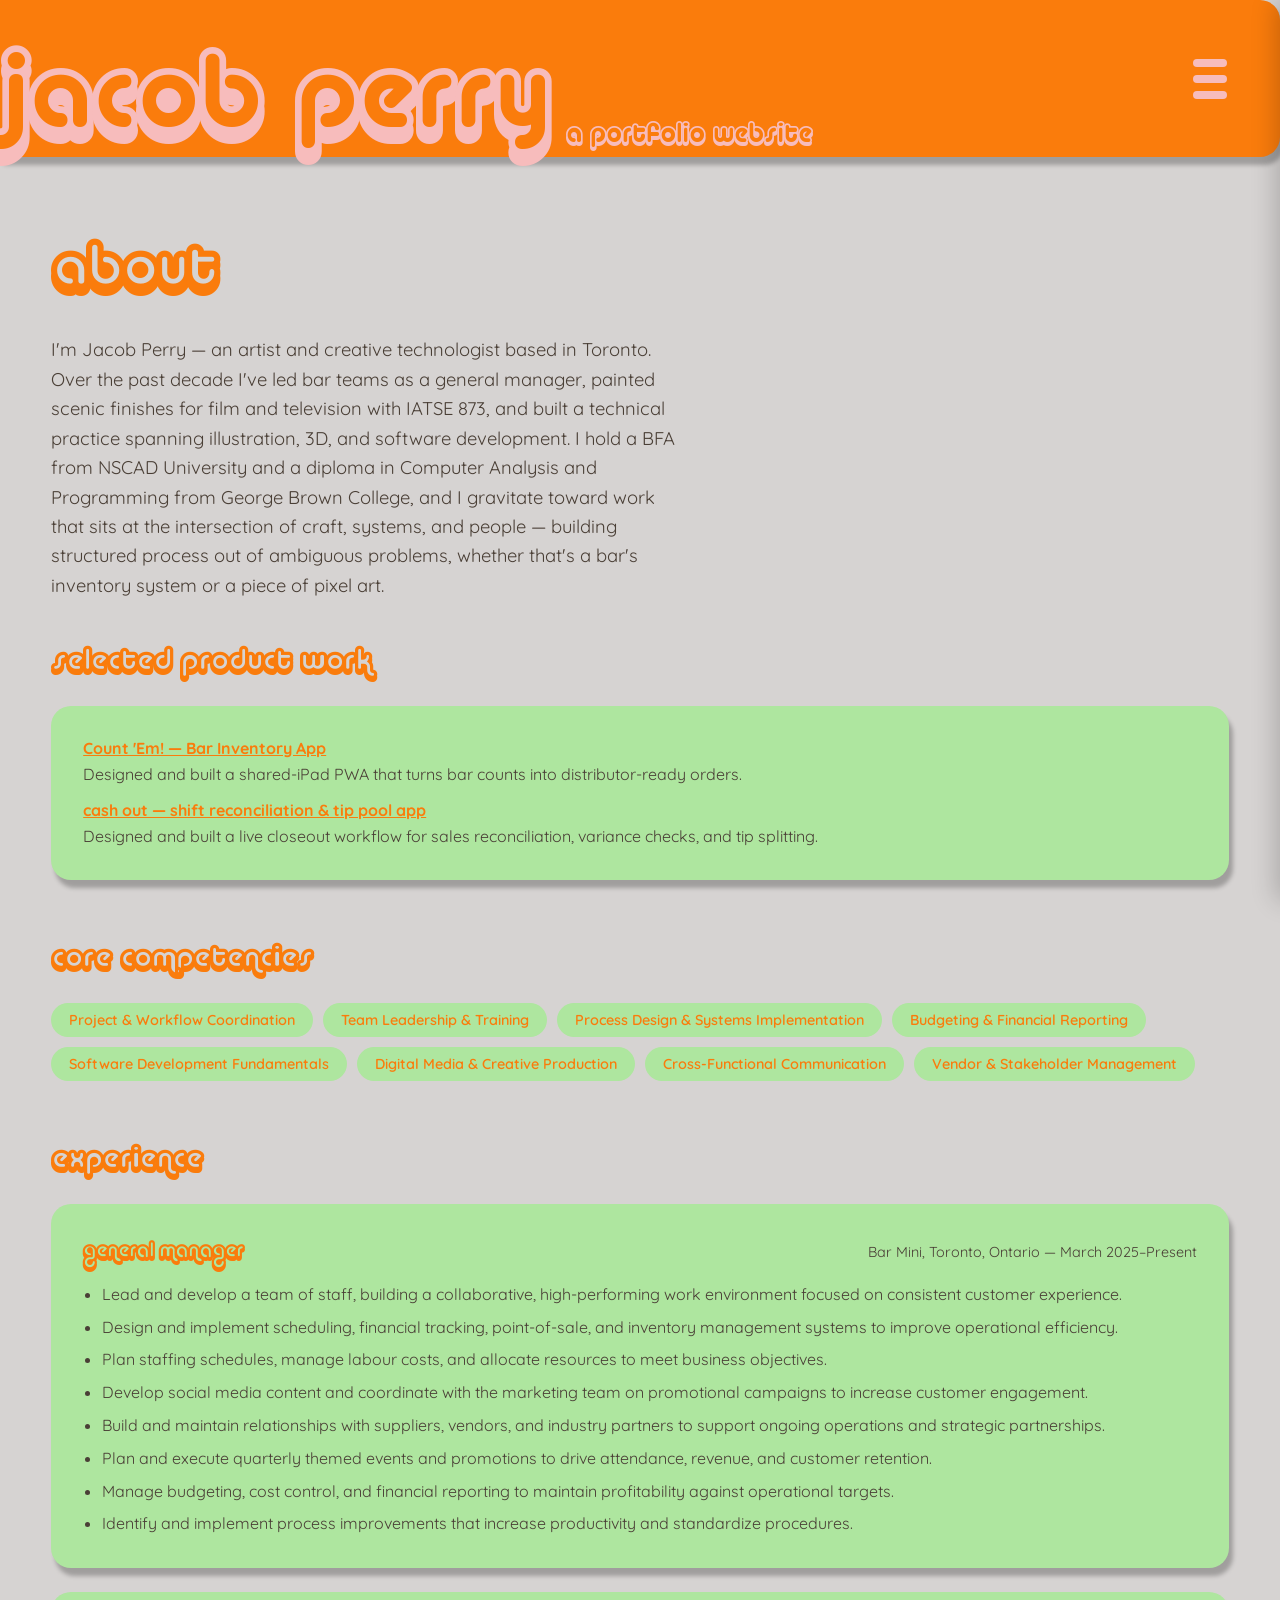
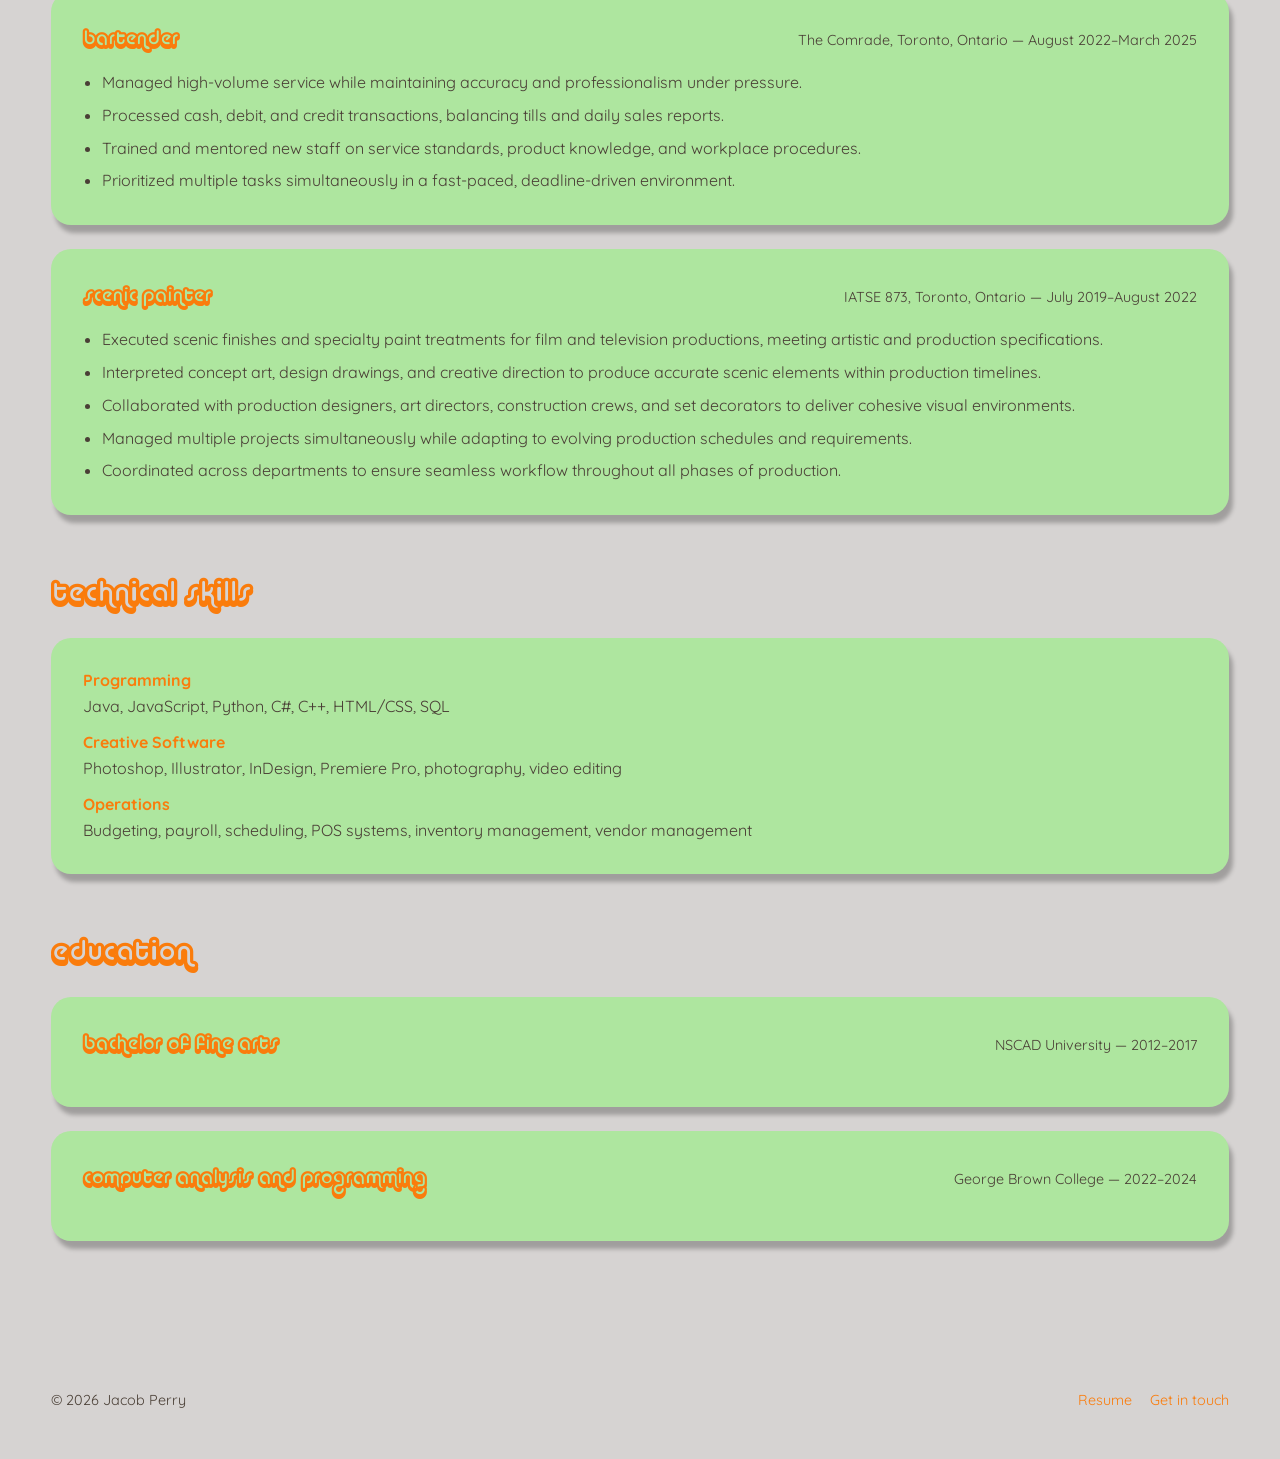
==== commit 0d041dba: "edits to home screen and header" ====
--- a/about.html
+++ b/about.html
@@ -72,7 +72,7 @@
               <dd>Designed and built a shared-iPad PWA that turns bar counts into distributor-ready orders.</dd>
             </div>
             <div>
-              <dt><a href="projects.html">Cash Out — Shift Reconciliation &amp; Tip Pool App</a></dt>
+              <dt><a href="projects.html">cash out — shift reconciliation &amp; tip pool app</a></dt>
               <dd>Designed and built a live closeout workflow for sales reconciliation, variance checks, and tip splitting.</dd>
             </div>
           </dl>
--- a/css/style.css
+++ b/css/style.css
@@ -108,7 +108,7 @@
 .site-header {
   position: relative;
   background: var(--color-orange);
-  border-radius: var(--radius-card);
+  border-radius: 0 var(--radius-card) var(--radius-card) 0;
   box-shadow: var(--shadow-header);
   max-width: calc(var(--content-max) - 2 * var(--content-pad));
   margin: 0 auto;
@@ -117,7 +117,7 @@
   align-items: center;
   justify-content: space-between;
   min-height: var(--header-height);
-  overflow: hidden;
+  overflow: visible;
   z-index: 100;
 }
 
@@ -125,7 +125,7 @@
   display: flex;
   flex-direction: row;
   align-items: baseline;
-  gap: 0.5em;
+  gap: 1.1em;
   text-decoration: none;
   line-height: 0.85;
 }
@@ -137,6 +137,7 @@
   color: var(--color-pink);
   margin: 0 0 0 -35px;
   letter-spacing: 0.01em;
+  transform: translateY(clamp(10px, 1.8vw, 24px));
 }
 
 .brand-tagline {
@@ -145,6 +146,7 @@
   font-size: clamp(1rem, 2vw, 1.6rem);
   color: var(--color-pink);
   margin: 0;
+  transform: translateY(clamp(24px, 3vw, 40px));
 }
 
 /* Hamburger button */
@@ -268,7 +270,7 @@
 .featured-project-label {
   margin: 0 0 10px;
   color: var(--color-orange);
-  font-family: "Helvetica Neue", Helvetica, Arial, sans-serif;
+  font-family: var(--font-body);
   font-size: 0.8rem;
   font-weight: 700;
   letter-spacing: 0.06em;
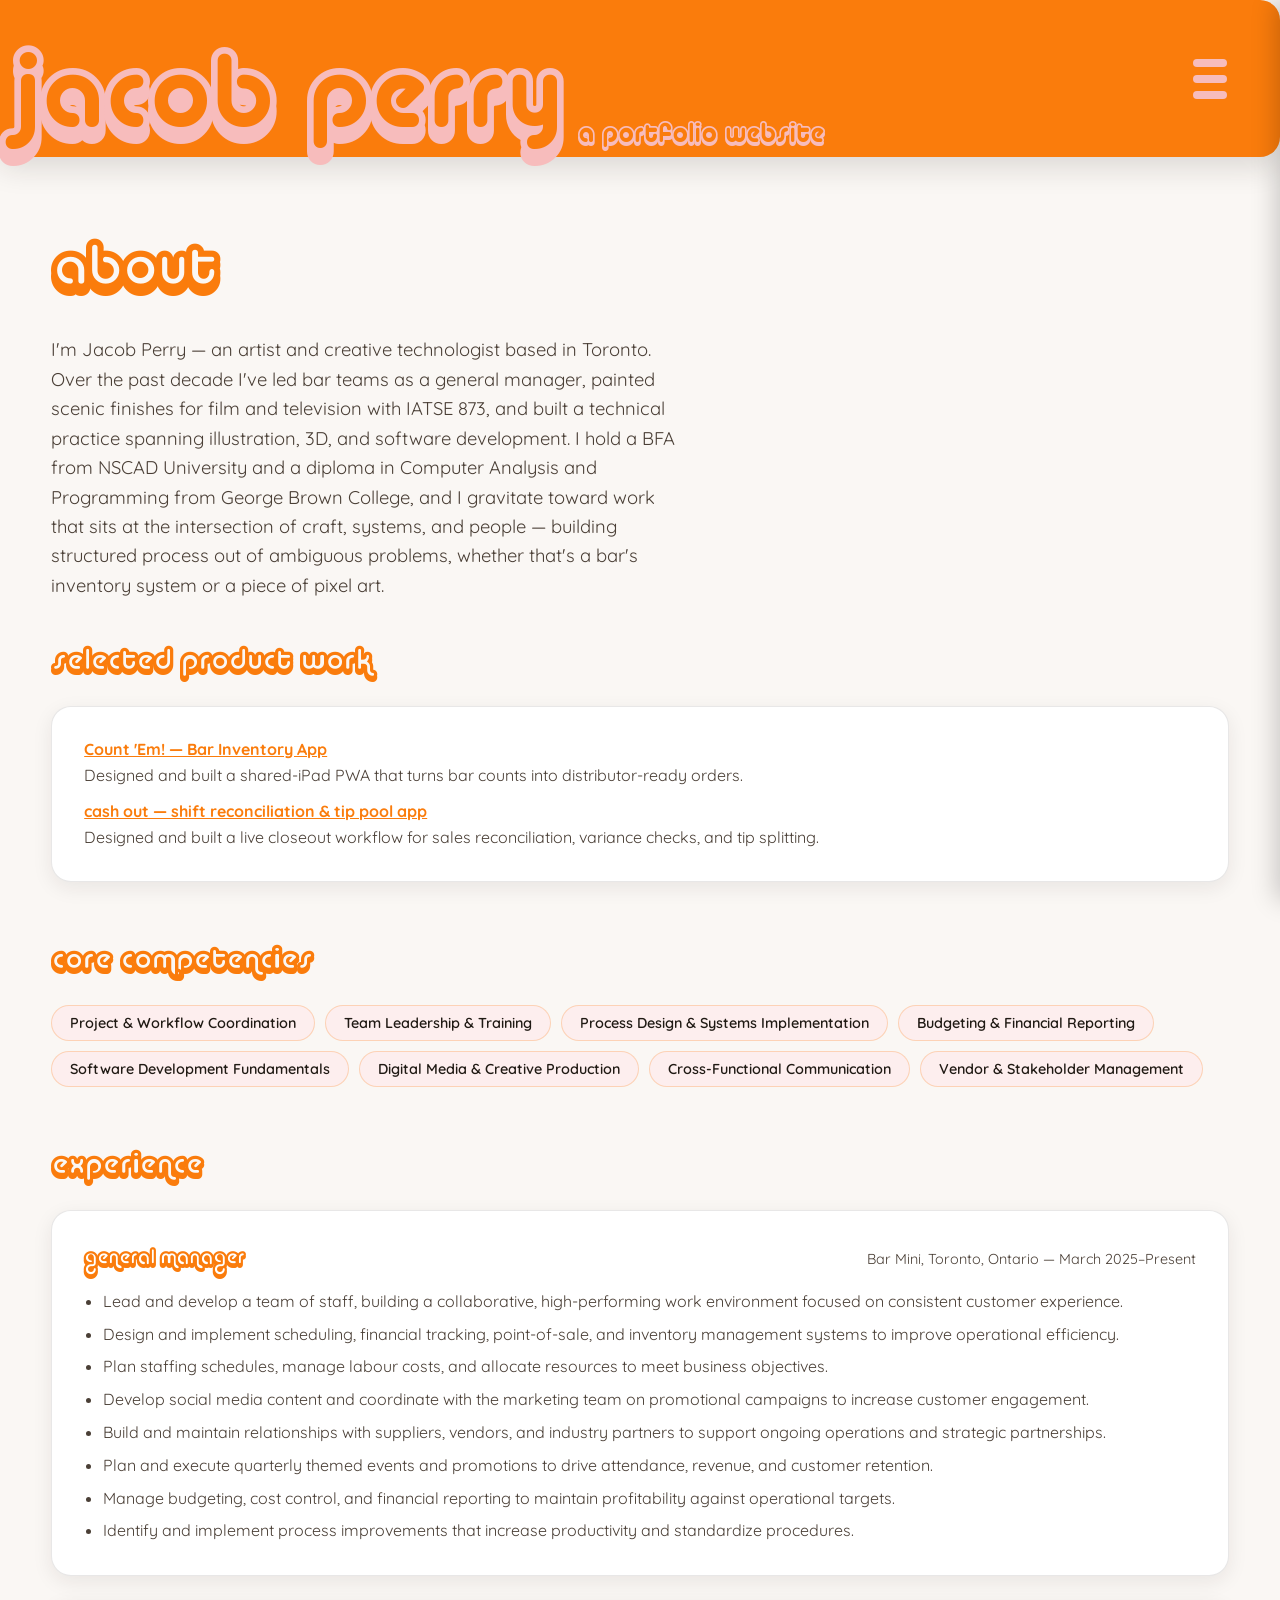
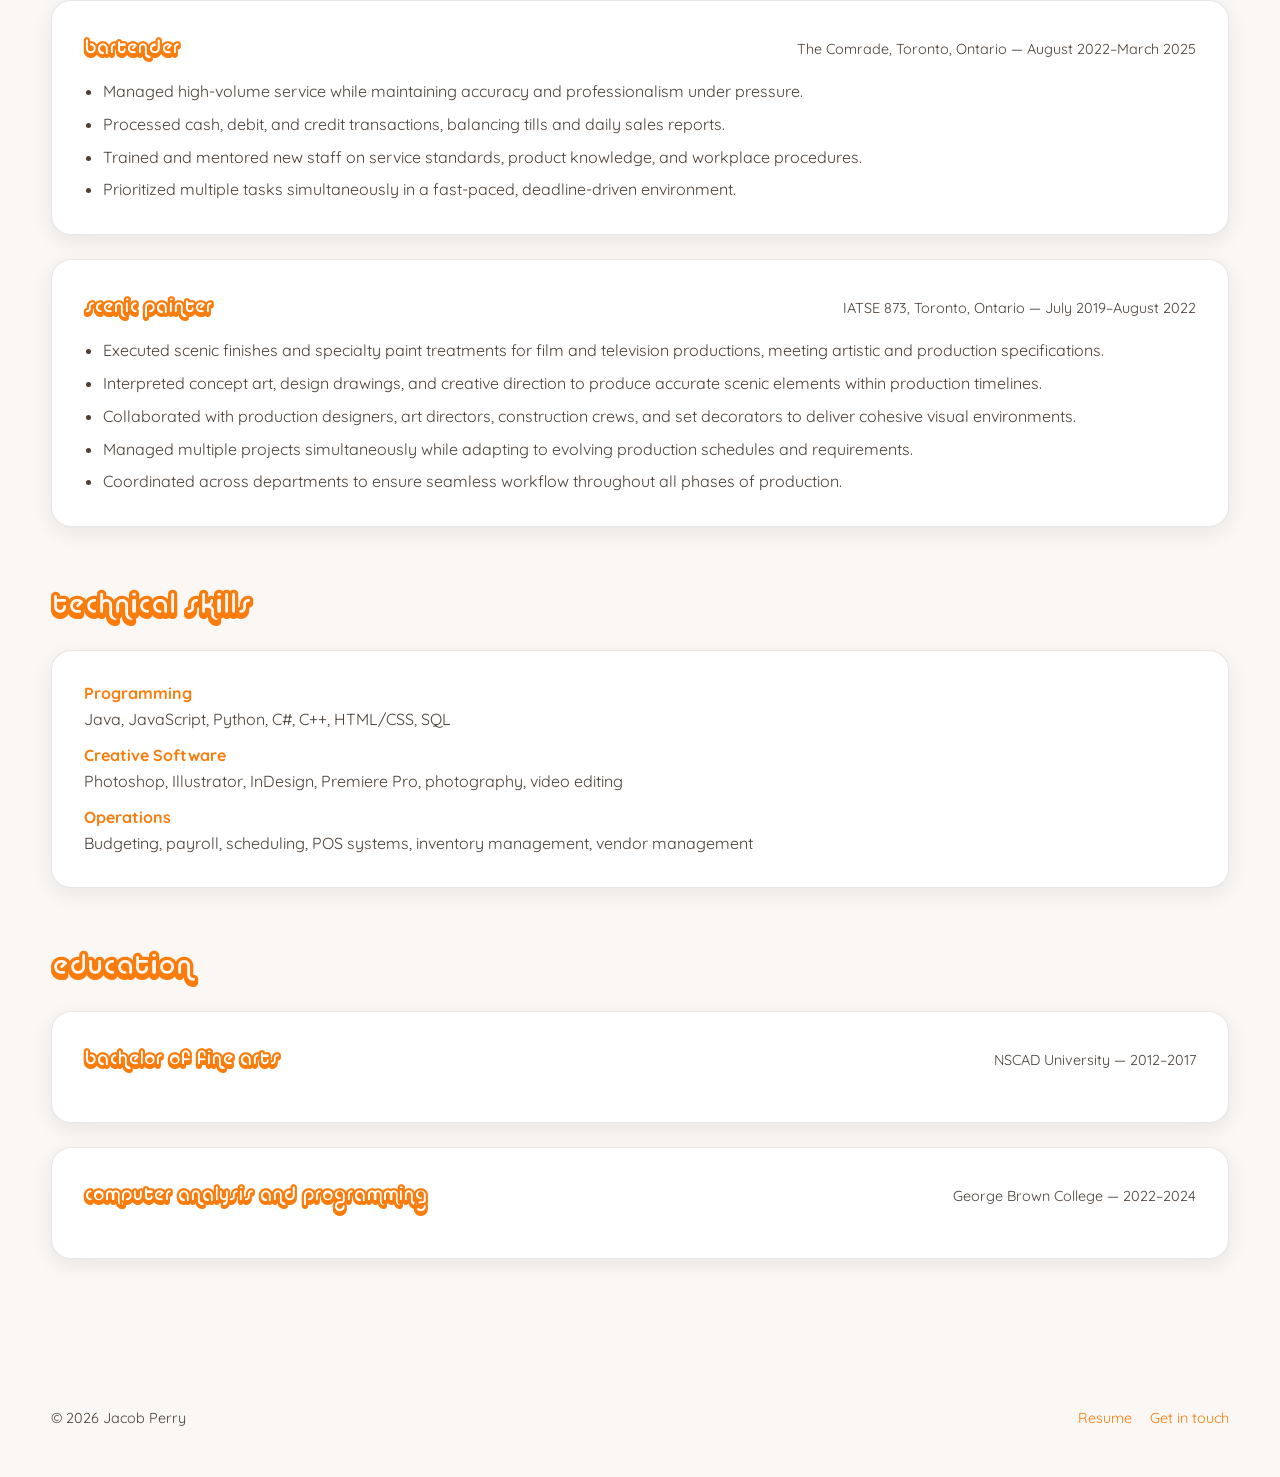
==== commit 5078357c: "slight tweaks" ====
--- a/about.html
+++ b/about.html
@@ -5,6 +5,23 @@
   <meta name="viewport" content="width=device-width, initial-scale=1.0" />
   <title>About — Jacob Perry</title>
   <meta name="description" content="About Jacob Perry — artist and creative technologist, plus resume: experience, skills, and education." />
+
+  <link rel="icon" href="/favicon.ico" sizes="any" />
+  <link rel="icon" type="image/png" sizes="32x32" href="/assets/icons/favicon-32.png" />
+  <link rel="icon" type="image/png" sizes="16x16" href="/assets/icons/favicon-16.png" />
+  <link rel="apple-touch-icon" href="/assets/icons/apple-touch-icon.png" />
+
+  <meta property="og:type" content="website" />
+  <meta property="og:url" content="https://jacobperry.net/about.html" />
+  <meta property="og:title" content="About — Jacob Perry" />
+  <meta property="og:description" content="About Jacob Perry — artist and creative technologist, plus resume: experience, skills, and education." />
+  <meta property="og:image" content="https://jacobperry.net/assets/icons/og-image.png" />
+  <meta property="og:image:width" content="1200" />
+  <meta property="og:image:height" content="630" />
+  <meta name="twitter:card" content="summary_large_image" />
+  <meta name="twitter:title" content="About — Jacob Perry" />
+  <meta name="twitter:description" content="About Jacob Perry — artist and creative technologist, plus resume: experience, skills, and education." />
+  <meta name="twitter:image" content="https://jacobperry.net/assets/icons/og-image.png" />
 
   <link rel="preconnect" href="https://fonts.googleapis.com" />
   <link rel="preconnect" href="https://fonts.gstatic.com" crossorigin />
--- a/css/style.css
+++ b/css/style.css
@@ -1,6 +1,8 @@
 /* ==========================================================================
    Jacob Perry — Portfolio
-   Design tokens pulled from Figma file "Website" (deUmbi5IOpAdw48rKsoSRe)
+   Design tokens: orange + pink + Alba Super/Quicksand carried over from the
+   original Figma file. Everything else (surfaces, shadows, spacing, the old
+   green fill) reworked for a calmer, modern art-portfolio/professional feel.
    ========================================================================== */
 
 @font-face {
@@ -12,25 +14,40 @@
 }
 
 :root {
-  /* Color — from Figma */
+  /* Color — orange + pink + green are all back, the original three from the
+     Figma file. They now each do a specific job instead of green being a
+     flat fill on every card: orange is the primary accent (headings, links,
+     CTAs), pink is the header/nav accent plus a soft callout tint, and green
+     marks the "visual work" side of the site (the homepage carousel, the
+     images/videos galleries) and doubles as the success color on the
+     contact form — distinct from the white/paper surfaces used for the
+     product case studies. */
   --color-orange: #fa7c0c;
   --color-pink: #f7bcbc;
   --color-green: #aee69f;
-  --color-white: #D6D3D2;
   --color-ink: #201a14;
   --color-ink-soft: #4a3f36;
 
-  /* Shadow — matches Figma's drop shadows */
-  --shadow-header: 4px 8px 4px rgba(0, 0, 0, 0.25);
-  --shadow-card: 4px 8px 4px rgba(0, 0, 0, 0.25);
-  --shadow-slide: 8px 8px 4px rgba(0, 0, 0, 0.25);
+  --color-paper: #faf7f4;   /* page background — warm, gallery-wall white */
+  --color-surface: #ffffff; /* card background — product/professional pages */
+  --color-tint: #fdeeee;    /* soft pink wash — callouts, pills */
+  --color-tint-green: #e3f2da; /* soft green wash — success state */
+  --color-border: rgba(32, 26, 20, 0.1);
+  --color-border-green: rgba(60, 110, 40, 0.28);
+
+  /* kept for anything still reading --color-white (form fields, footer text) */
+  --color-white: var(--color-paper);
+
+  /* Shadow — soft, diffuse elevation instead of the old hard-offset drop shadow */
+  --shadow-header: 0 10px 30px rgba(32, 26, 20, 0.14);
+  --shadow-card: 0 6px 20px rgba(32, 26, 20, 0.08);
+  --shadow-slide: 0 10px 28px rgba(32, 26, 20, 0.14);
 
   /* Radius */
   --radius-card: 20px;
   --radius-control: 12px;
 
-  /* Type
-     Figma specifies "Alba Super" — now bundled from assets/fonts/ALBAS___.TTF. */
+  /* Type — unchanged: Alba Super display, Quicksand body */
   --font-display: "Alba Super", "Bubblegum Sans", cursive;
   --font-body: "Quicksand", sans-serif;
 
@@ -38,6 +55,12 @@
   --header-height: 157px;
   --content-max: 1440px;
   --content-pad: clamp(20px, 4vw, 180px);
+  --section-gap: clamp(56px, 8vw, 120px);
+
+  /* Motion — Kowalski-style strong easing curves, not the weak CSS defaults */
+  --ease-out: cubic-bezier(0.23, 1, 0.32, 1);
+  --ease-in-out: cubic-bezier(0.77, 0, 0.175, 1);
+  --ease-drawer: cubic-bezier(0.32, 0.72, 0, 1);
 }
 
 * {
@@ -66,7 +89,7 @@
   margin: 0;
   font-family: var(--font-body);
   color: var(--color-ink);
-  background: var(--color-white);
+  background: var(--color-paper);
   -webkit-font-smoothing: antialiased;
 }
 
@@ -128,6 +151,7 @@
   gap: 1.1em;
   text-decoration: none;
   line-height: 0.85;
+  transform: translateX(12px);
 }
 
 .brand-name {
@@ -216,10 +240,10 @@
   right: 0;
   height: 100%;
   width: min(360px, 86vw);
-  background: var(--color-white);
+  background: var(--color-surface);
   box-shadow: -4px 0 24px rgba(0, 0, 0, 0.2);
   transform: translateX(100%);
-  transition: transform 0.32s ease;
+  transition: transform 400ms var(--ease-drawer);
   z-index: 110;
   padding: calc(var(--header-height) - 40px) 40px 40px;
 }
@@ -244,16 +268,29 @@
   font-size: 2rem;
   color: var(--color-orange);
   text-decoration: none;
-  /* padding: 10px 0;
-  border-bottom: 3px solid transparent;
-  transition: border-color 0.2s ease, color 0.2s ease; */
+  opacity: 0;
+  transform: translateY(8px);
+  transition: opacity 250ms var(--ease-out), transform 250ms var(--ease-out), color 150ms ease;
+}
+
+/* Drawer is occasional (opened a handful of times per visit), so a short
+   stagger on the links as it opens is in-budget delight, not noise. Only
+   plays while the drawer is actually open — closed state stays instant. */
+.site-nav.is-open li:nth-child(1) a { transition-delay: 60ms; }
+.site-nav.is-open li:nth-child(2) a { transition-delay: 100ms; }
+.site-nav.is-open li:nth-child(3) a { transition-delay: 140ms; }
+.site-nav.is-open li:nth-child(4) a { transition-delay: 180ms; }
+.site-nav.is-open li:nth-child(5) a { transition-delay: 220ms; }
+
+.site-nav.is-open a {
+  opacity: 1;
+  transform: translateY(0);
 }
 
 .site-nav a:hover,
 .site-nav a:focus-visible,
 .site-nav a[aria-current="page"] {
-  border-color: var(--color-orange);
-  color: var(--color-green);
+  color: var(--color-pink);
 }
 
 /* ==========================================================================
@@ -263,7 +300,7 @@
 .home-intro {
   max-width: var(--content-max);
   margin: 0 auto;
-  padding: 64px var(--content-pad) 24px;
+  padding: var(--section-gap) var(--content-pad) 32px;
 }
 
 .home-intro-kicker,
@@ -299,12 +336,20 @@
   color: var(--color-orange);
   font-weight: 700;
   text-underline-offset: 4px;
+  transition: opacity 150ms ease;
+}
+
+@media (hover: hover) and (pointer: fine) {
+  .home-intro-link:hover,
+  .featured-project-copy a:hover {
+    opacity: 0.7;
+  }
 }
 
 .featured-project {
   max-width: var(--content-max);
   margin: 0 auto;
-  padding: 24px var(--content-pad) 60px;
+  padding: 32px var(--content-pad) var(--section-gap);
   display: grid;
   grid-template-columns: minmax(0, 1.3fr) minmax(260px, 0.7fr);
   gap: clamp(24px, 5vw, 72px);
@@ -312,10 +357,13 @@
 }
 
 .featured-project-image {
+  display: block;
   overflow: hidden;
   border-radius: var(--radius-card);
   box-shadow: var(--shadow-card);
-  background: var(--color-green);
+  background: var(--color-surface);
+  border: 1px solid var(--color-border);
+  transition: transform 200ms var(--ease-out), box-shadow 200ms var(--ease-out);
 }
 
 .featured-project-image img {
@@ -324,6 +372,24 @@
   height: auto;
 }
 
+/* The screenshot links to the case study now (it used to just be decorative
+   next to the "Read the case study" text link) — feedback: it should feel
+   pressable like the rest of the featured-project block. */
+@media (hover: hover) and (pointer: fine) {
+  .featured-project-image:hover {
+    transform: translateY(-4px);
+    box-shadow: 0 16px 34px rgba(32, 26, 20, 0.16);
+  }
+}
+
+.featured-project-image:focus-visible {
+  transform: translateY(-4px);
+}
+
+.featured-project-image:active {
+  transform: translateY(-1px) scale(0.99);
+}
+
 .featured-project-copy h2 {
   margin: 0;
   color: var(--color-orange);
@@ -340,7 +406,7 @@
 }
 
 .hero {
-  padding: 60px var(--content-pad) 100px;
+  padding: var(--section-gap) var(--content-pad) 100px;
   max-width: var(--content-max);
   margin: 0 auto;
 }
@@ -356,6 +422,7 @@
 .hero-card {
   position: relative;
   background: var(--color-green);
+  border: 1px solid var(--color-border-green);
   border-radius: var(--radius-card);
   box-shadow: var(--shadow-card);
   padding: clamp(16px, 3vw, 40px);
@@ -367,7 +434,7 @@
   position: relative;
   width: 100%;
   aspect-ratio: 4 / 3;
-  max-height: 720px;
+  max-height: 440px;
   border-radius: 8px;
   overflow: hidden;
 }
@@ -375,7 +442,7 @@
 .slider-track {
   display: flex;
   height: 100%;
-  transition: transform 0.5s ease;
+  transition: transform 500ms var(--ease-in-out);
 }
 
 .slide {
@@ -418,13 +485,23 @@
   align-items: center;
   justify-content: center;
   box-shadow: 0 2px 8px rgba(0, 0, 0, 0.2);
-  transition: transform 0.15s ease, background-color 0.15s ease;
-}
-
-.slider-arrow:hover,
+  transition: transform 160ms var(--ease-out), background-color 150ms ease;
+}
+
+@media (hover: hover) and (pointer: fine) {
+  .slider-arrow:hover {
+    background: var(--color-surface);
+    transform: scale(1.08);
+  }
+}
+
 .slider-arrow:focus-visible {
-  background: var(--color-white);
+  background: var(--color-surface);
   transform: scale(1.08);
+}
+
+.slider-arrow:active {
+  transform: scale(0.95);
 }
 
 .slider-dots {
@@ -464,12 +541,23 @@
 
 .gallery-card {
   background: var(--color-green);
+  border: 1px solid var(--color-border-green);
   border-radius: var(--radius-card);
   box-shadow: var(--shadow-card);
   padding: clamp(16px, 3vw, 32px);
   display: flex;
   flex-direction: column;
   gap: 18px;
+
+  /* Scroll-reveal: see .reveal-item below (shared with project/resume cards) */
+  opacity: 0;
+  transform: translateY(14px);
+  transition: opacity 320ms var(--ease-out), transform 320ms var(--ease-out);
+}
+
+.gallery-card.is-visible {
+  opacity: 1;
+  transform: translateY(0);
 }
 
 .gallery-card-title {
@@ -544,8 +632,8 @@
 
 .gallery-card-meta dt {
   font-family: "Helvetica Neue", Helvetica, Arial, sans-serif;
-  font-weight: 600;
-  color: var(--color-orange);
+  font-weight: 700;
+  color: var(--color-ink-soft);
   min-width: 90px;
   flex-shrink: 0;
 }
@@ -553,7 +641,7 @@
 .gallery-card-meta dd {
   font-family: "Helvetica Neue", Helvetica, Arial, sans-serif;
   margin: 0;
-  color: var(--color-orange);
+  color: var(--color-ink);
 }
 
 .gallery-card-desc {
@@ -578,13 +666,25 @@
 }
 
 .project-card {
-  background: var(--color-green);
+  background: var(--color-surface);
+  border: 1px solid var(--color-border);
   border-radius: var(--radius-card);
   box-shadow: var(--shadow-card);
   padding: clamp(16px, 3vw, 32px);
   display: flex;
   flex-direction: column;
   gap: 20px;
+
+  /* Scroll-reveal on the card shell only — never on the prose inside it.
+     These are dense case studies people read; the paragraphs stay put. */
+  opacity: 0;
+  transform: translateY(14px);
+  transition: opacity 320ms var(--ease-out), transform 320ms var(--ease-out);
+}
+
+.project-card.is-visible {
+  opacity: 1;
+  transform: translateY(0);
 }
 
 .project-card-title {
@@ -617,19 +717,19 @@
 
 .project-card-meta dt {
   font-family: "Helvetica Neue", Helvetica, Arial, sans-serif;
-  font-weight: 600;
-  color: var(--color-orange);
+  font-weight: 700;
+  color: var(--color-ink-soft);
 }
 
 .project-card-meta dd {
   font-family: "Helvetica Neue", Helvetica, Arial, sans-serif;
   margin: 0;
-  color: var(--color-orange);
+  color: var(--color-ink);
 }
 
 .project-card-summary {
-  background: rgba(255, 255, 255, 0.45);
-  border: 2px dashed var(--color-orange);
+  background: var(--color-tint);
+  border: 1px solid rgba(250, 124, 12, 0.3);
   border-radius: var(--radius-control);
   padding: clamp(14px, 2.5vw, 24px);
   display: flex;
@@ -772,8 +872,9 @@
 }
 
 .tag-list li {
-  background: var(--color-green);
-  color: var(--color-orange);
+  background: var(--color-tint);
+  color: var(--color-ink);
+  border: 1px solid rgba(250, 124, 12, 0.25);
   border-radius: 999px;
   padding: 8px 18px;
   font-size: 0.9rem;
@@ -785,10 +886,20 @@
 }
 
 .resume-card {
-  background: var(--color-green);
+  background: var(--color-surface);
+  border: 1px solid var(--color-border);
   border-radius: var(--radius-card);
   box-shadow: var(--shadow-card);
   padding: clamp(16px, 3vw, 32px);
+
+  opacity: 0;
+  transform: translateY(14px);
+  transition: opacity 320ms var(--ease-out), transform 320ms var(--ease-out);
+}
+
+.resume-card.is-visible {
+  opacity: 1;
+  transform: translateY(0);
 }
 
 .resume-card-header {
@@ -876,8 +987,8 @@
   margin-top: 40px;
   padding: 20px 24px;
   border-radius: var(--radius-control);
-  background: rgba(174, 230, 159, 0.35);
-  border: 2px dashed var(--color-green);
+  background: var(--color-tint);
+  border: 2px dashed rgba(250, 124, 12, 0.4);
   font-size: 0.95rem;
   color: var(--color-ink-soft);
   max-width: 640px;
@@ -893,20 +1004,78 @@
   padding: 20px var(--content-pad) 120px;
 }
 
+/* Toast — success confirmation after the form posts. Fixed, bottom-center,
+   enters/exits the same edge (translateY), ease rather than ease-out per
+   the Sonner recipe: slightly slower and softer than standard UI motion so
+   it reads as a considered moment, not a system beep. Transitions (not
+   keyframes) so a second dismiss/re-show retargets smoothly instead of
+   restarting. */
 .form-status {
-  max-width: 640px;
-  margin: -20px 0 32px;
-  padding: 16px 20px;
+  position: fixed;
+  left: 50%;
+  bottom: 24px;
+  z-index: 200;
+  display: flex;
+  align-items: center;
+  gap: 14px;
+  width: min(420px, calc(100vw - 32px));
+  padding: 16px 18px;
   border-radius: var(--radius-control);
-  background: rgba(174, 230, 159, 0.45);
-  border: 2px solid var(--color-green);
+  background: var(--color-tint-green);
+  border: 1px solid var(--color-border-green);
+  box-shadow: var(--shadow-card);
   color: var(--color-ink-soft);
   font-weight: 600;
+
+  opacity: 0;
+  pointer-events: none;
+  transform: translate(-50%, 100%);
+  transition: opacity 400ms ease, transform 400ms ease;
+}
+
+.form-status.is-visible {
+  opacity: 1;
+  pointer-events: auto;
+  transform: translate(-50%, 0);
+}
+
+.form-status-text {
+  flex: 1;
+}
+
+.form-status-close {
+  flex-shrink: 0;
+  width: 28px;
+  height: 28px;
+  border-radius: 999px;
+  border: none;
+  background: transparent;
+  color: var(--color-ink-soft);
+  font-size: 1.1rem;
+  line-height: 1;
+  cursor: pointer;
+  transition: background-color 150ms ease, transform 160ms var(--ease-out);
+}
+
+.form-status-close:hover,
+.form-status-close:focus-visible {
+  background: rgba(32, 26, 20, 0.08);
+}
+
+.form-status-close:active {
+  transform: scale(0.9);
+}
+
+@media (prefers-reduced-motion: reduce) {
+  .form-status {
+    transform: translate(-50%, 0);
+  }
 }
 
 .contact-form {
   max-width: 640px;
-  background: var(--color-green);
+  background: var(--color-surface);
+  border: 1px solid var(--color-border);
   border-radius: var(--radius-card);
   box-shadow: var(--shadow-card);
   padding: clamp(16px, 3vw, 32px);
@@ -932,8 +1101,8 @@
   font-family: var(--font-body);
   font-size: 1rem;
   color: var(--color-ink);
-  background: var(--color-white);
-  border: 2px solid transparent;
+  background: var(--color-paper);
+  border: 2px solid var(--color-border);
   border-radius: var(--radius-control);
   padding: 12px 14px;
   resize: vertical;
@@ -951,19 +1120,28 @@
   font-family: var(--font-display);
   text-transform: lowercase;
   font-size: 1.3rem;
-  color: var(--color-white);
+  color: var(--color-surface);
   background: var(--color-orange);
   border: none;
   border-radius: var(--radius-control);
   padding: 12px 32px;
   cursor: pointer;
   box-shadow: var(--shadow-card);
-  transition: transform 0.15s ease;
-}
-
-.form-submit:hover,
+  transition: transform 160ms var(--ease-out);
+}
+
+@media (hover: hover) and (pointer: fine) {
+  .form-submit:hover {
+    transform: scale(1.03);
+  }
+}
+
 .form-submit:focus-visible {
   transform: scale(1.03);
+}
+
+.form-submit:active {
+  transform: scale(0.97);
 }
 
 /* ==========================================================================
@@ -1008,9 +1186,6 @@
     flex-wrap: wrap;
     padding: 20px clamp(16px, 3vw, 40px);
   }
-  .brand-tagline {
-    margin-left: 0;
-  }
   .hero {
     padding-top: 40px;
   }
@@ -1041,13 +1216,6 @@
 }
 
 @media (max-width: 480px) {
-  .brand-name {
-    font-size: clamp(1.9rem, 9vw, 2.6rem);
-    margin-left: -6px;
-  }
-  .brand-tagline {
-    font-size: 0.8rem;
-  }
   .resume-card-meta {
     white-space: normal;
   }
@@ -1057,3 +1225,36 @@
     gap: 4px;
   }
 }
+
+/* Below ~640px the brand lockup (name + tagline) no longer fits beside the
+   hamburger on one line — stack it instead of letting it overlap the button. */
+@media (max-width: 640px) {
+  .site-header {
+    align-items: flex-start;
+    padding-top: 24px;
+    padding-bottom: 24px;
+  }
+
+  .brand {
+    flex-direction: column;
+    align-items: flex-start;
+    gap: 2px;
+    transform: none;
+  }
+
+  .brand-name {
+    font-size: clamp(1.8rem, 9vw, 2.4rem);
+    margin: 0;
+    transform: none;
+  }
+
+  .brand-tagline {
+    font-size: 0.8rem;
+    margin: 0;
+    transform: none;
+  }
+
+  .menu-toggle {
+    margin-top: 4px;
+  }
+}
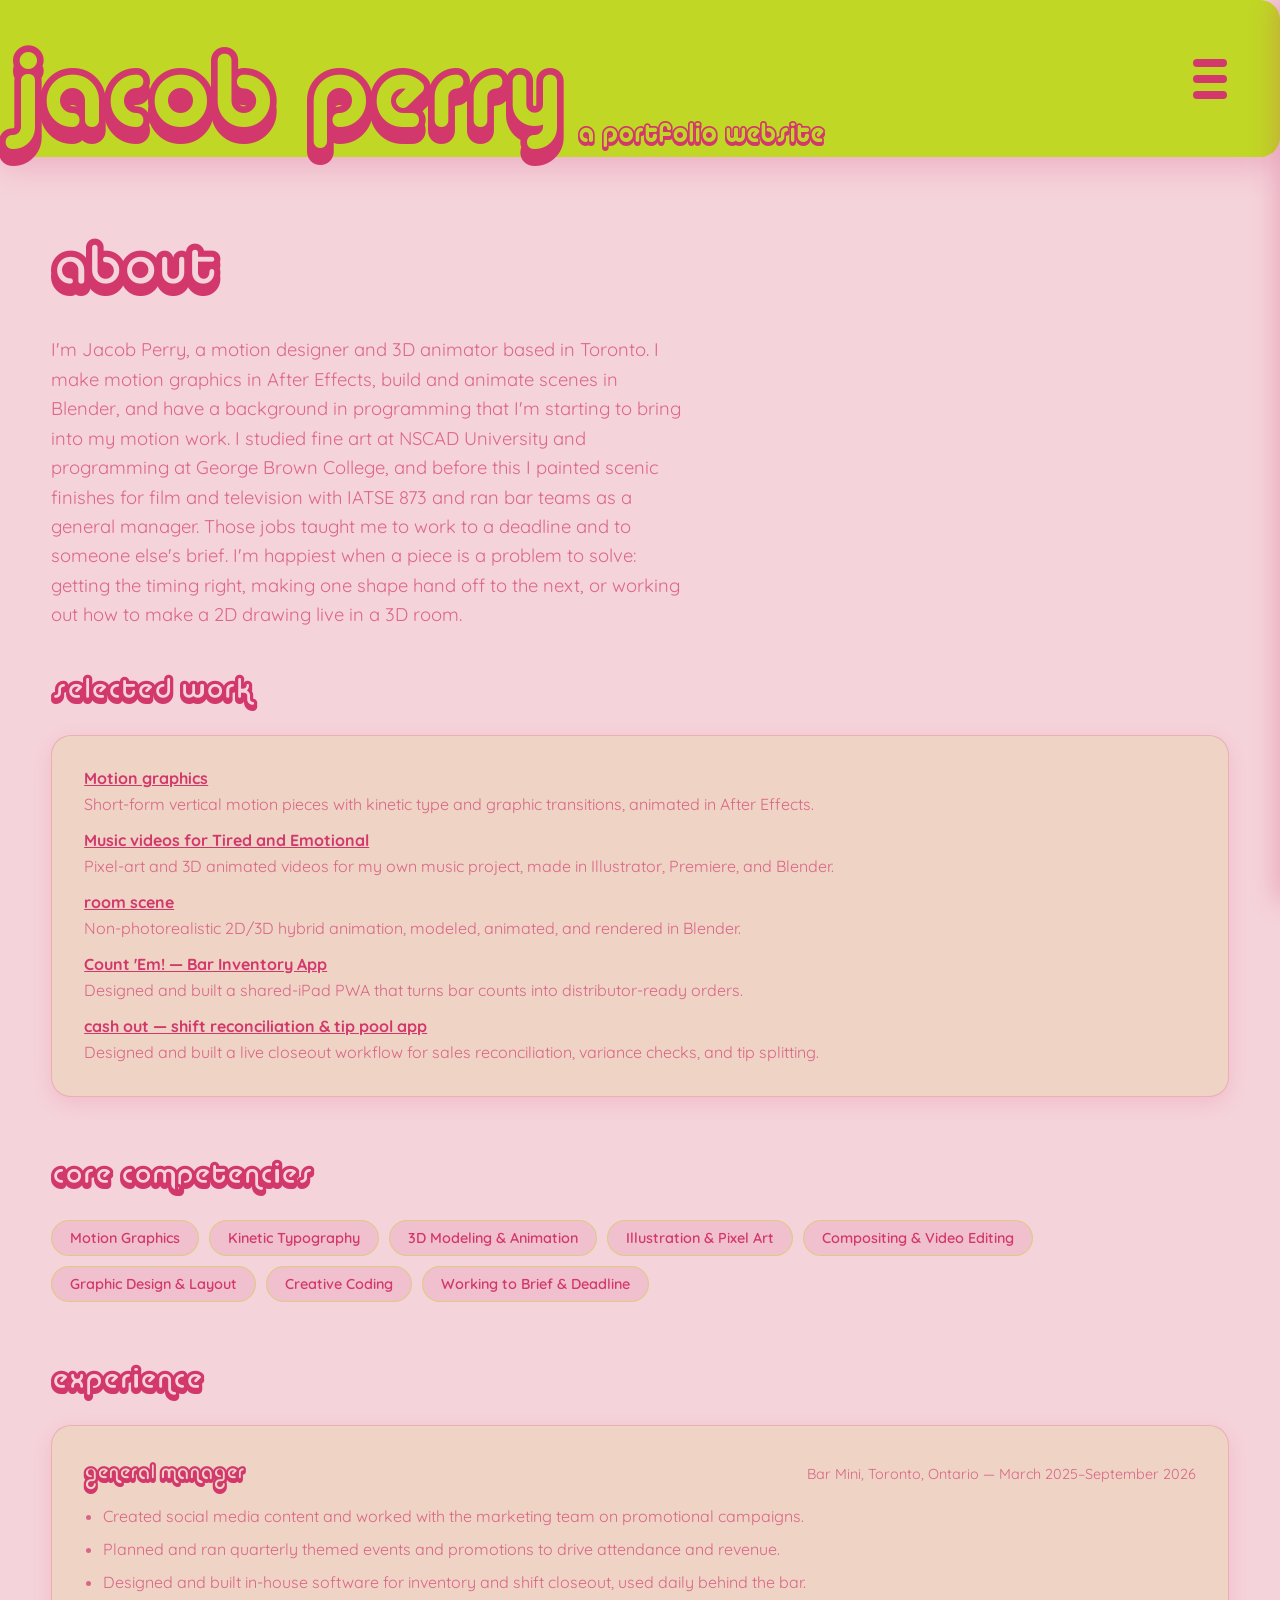
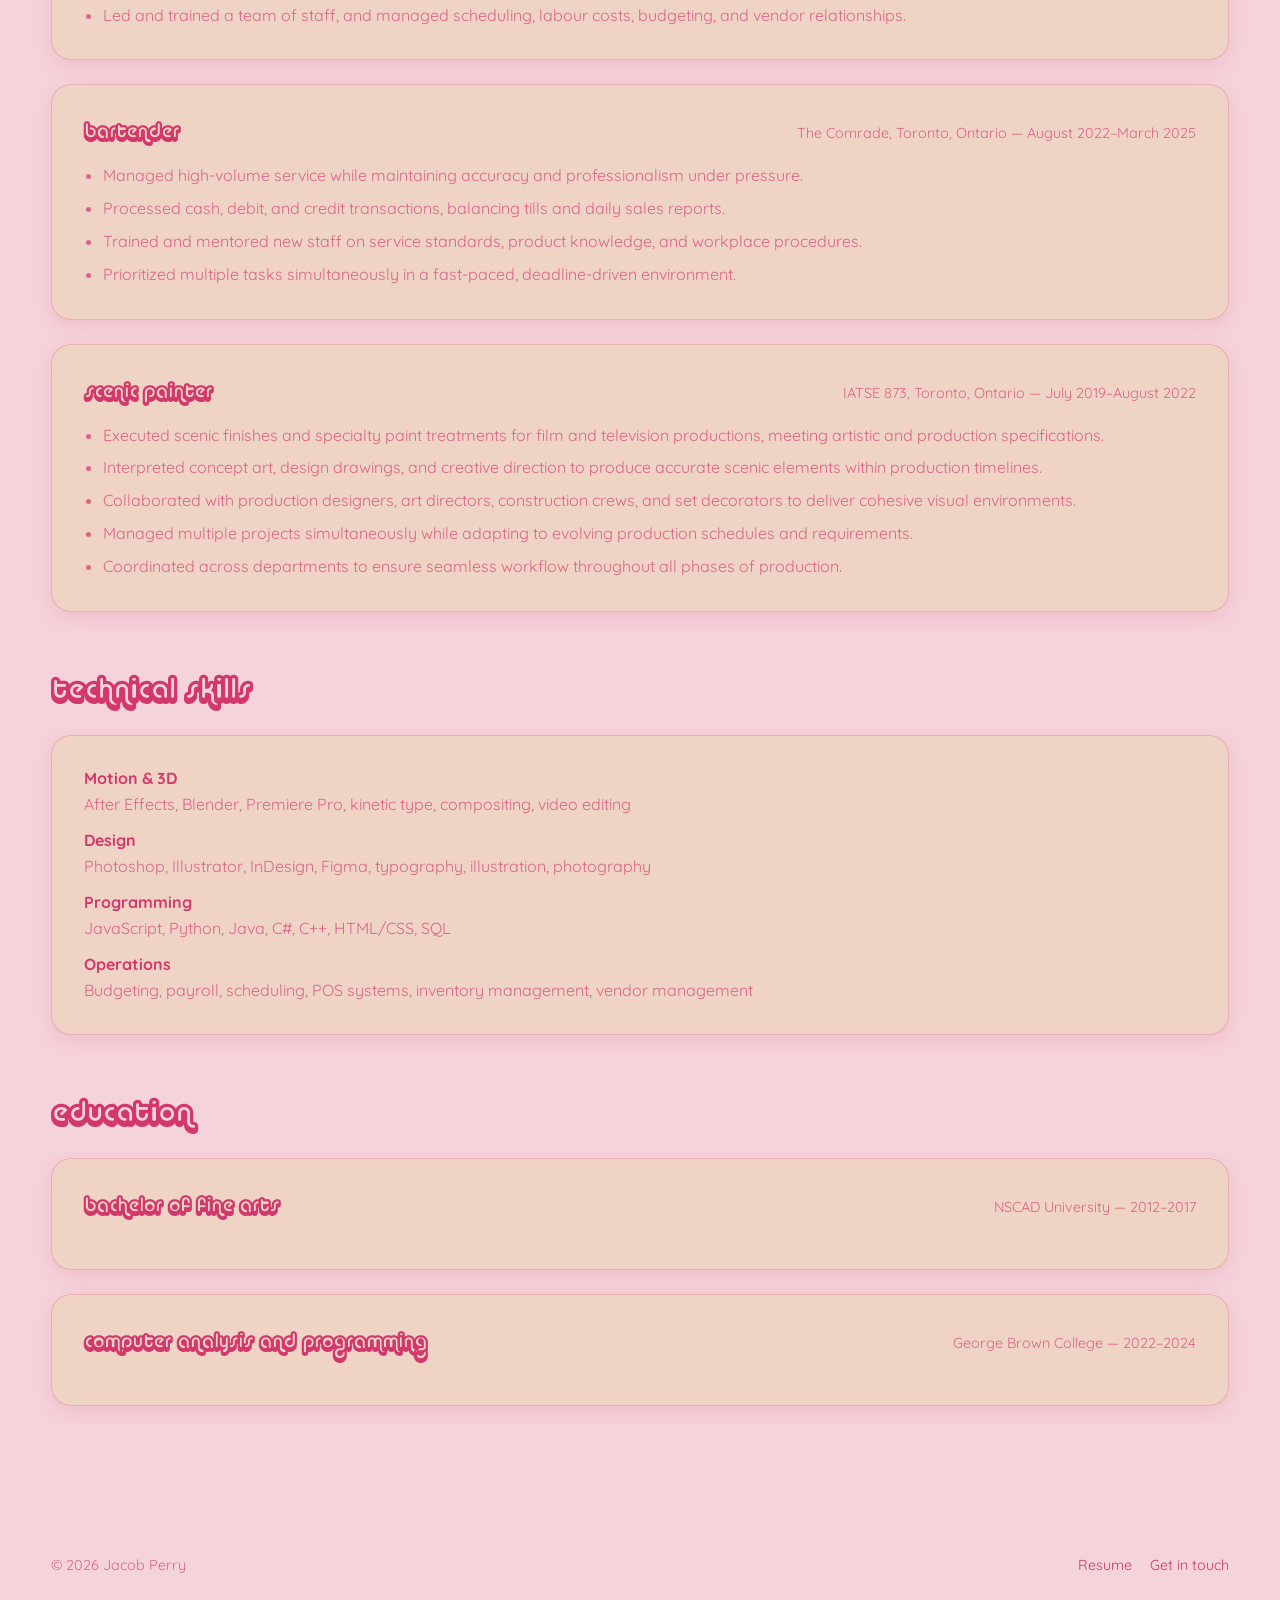
==== commit 86467252: "reorganziation and updates" ====
--- a/about.html
+++ b/about.html
@@ -4,7 +4,7 @@
   <meta charset="UTF-8" />
   <meta name="viewport" content="width=device-width, initial-scale=1.0" />
   <title>About — Jacob Perry</title>
-  <meta name="description" content="About Jacob Perry — artist and creative technologist, plus resume: experience, skills, and education." />
+  <meta name="description" content="About Jacob Perry — Toronto motion designer and 3D animator with a background in fine art and code, plus resume: experience, skills, and education." />
 
   <link rel="icon" href="/favicon.ico" sizes="any" />
   <link rel="icon" type="image/png" sizes="32x32" href="/assets/icons/favicon-32.png" />
@@ -14,13 +14,13 @@
   <meta property="og:type" content="website" />
   <meta property="og:url" content="https://jacobperry.net/about.html" />
   <meta property="og:title" content="About — Jacob Perry" />
-  <meta property="og:description" content="About Jacob Perry — artist and creative technologist, plus resume: experience, skills, and education." />
+  <meta property="og:description" content="About Jacob Perry — Toronto motion designer and 3D animator with a background in fine art and code, plus resume: experience, skills, and education." />
   <meta property="og:image" content="https://jacobperry.net/assets/icons/og-image.png" />
   <meta property="og:image:width" content="1200" />
   <meta property="og:image:height" content="630" />
   <meta name="twitter:card" content="summary_large_image" />
   <meta name="twitter:title" content="About — Jacob Perry" />
-  <meta name="twitter:description" content="About Jacob Perry — artist and creative technologist, plus resume: experience, skills, and education." />
+  <meta name="twitter:description" content="About Jacob Perry — Toronto motion designer and 3D animator with a background in fine art and code, plus resume: experience, skills, and education." />
   <meta name="twitter:image" content="https://jacobperry.net/assets/icons/og-image.png" />
 
   <link rel="preconnect" href="https://fonts.googleapis.com" />
@@ -54,11 +54,10 @@
 
   <nav class="site-nav" id="siteNav" aria-label="Primary">
     <ul>
-      <li><a href="projects.html">projects</a></li>
-      <li><a href="images.html">images</a></li>
-      <li><a href="videos.html">videos</a></li>
+      <li><a href="videos.html">motion</a></li>
+      <li><a href="images.html">design</a></li>
+      <li><a href="projects.html">code</a></li>
       <li><a href="about.html">about</a></li>
-      <li><a href="contact.html">contact</a></li>
     </ul>
   </nav>
 
@@ -66,25 +65,38 @@
     <section class="page-intro">
       <h1>About</h1>
       <p>
-        I'm Jacob Perry — an artist and creative technologist based in
-        Toronto. Over the past decade I've led bar teams as a general
-        manager, painted scenic finishes for film and television with
-        IATSE 873, and built a technical practice spanning illustration,
-        3D, and software development. I hold a BFA from NSCAD University
-        and a diploma in Computer Analysis and Programming from George
-        Brown College, and I gravitate toward work that sits at the
-        intersection of craft, systems, and people — building structured
-        process out of ambiguous problems, whether that's a bar's
-        inventory system or a piece of pixel art.
+        I'm Jacob Perry, a motion designer and 3D animator based in
+        Toronto. I make motion graphics in After Effects, build and
+        animate scenes in Blender, and have a background in programming
+        that I'm starting to bring into my motion work. I studied fine art at
+        NSCAD University and programming at George Brown College, and
+        before this I painted scenic finishes for film and television with
+        IATSE 873 and ran bar teams as a general manager. Those jobs taught
+        me to work to a deadline and to someone else's brief. I'm happiest
+        when a piece is a problem to solve: getting the timing right,
+        making one shape hand off to the next, or working out how to make
+        a 2D drawing live in a 3D room.
       </p>
     </section>
 
     <section class="resume" id="resume" aria-label="Resume">
       <div class="resume-block">
-        <h2>Selected Product Work</h2>
+        <h2>Selected Work</h2>
         <div class="resume-card">
           <dl class="skills-list">
             <div>
+              <dt><a href="videos.html">Motion graphics</a></dt>
+              <dd>Short-form vertical motion pieces with kinetic type and graphic transitions, animated in After Effects.</dd>
+            </div>
+            <div>
+              <dt><a href="videos.html">Music videos for Tired and Emotional</a></dt>
+              <dd>Pixel-art and 3D animated videos for my own music project, made in Illustrator, Premiere, and Blender.</dd>
+            </div>
+            <div>
+              <dt><a href="videos.html">room scene</a></dt>
+              <dd>Non-photorealistic 2D/3D hybrid animation, modeled, animated, and rendered in Blender.</dd>
+            </div>
+            <div>
               <dt><a href="projects.html">Count 'Em! — Bar Inventory App</a></dt>
               <dd>Designed and built a shared-iPad PWA that turns bar counts into distributor-ready orders.</dd>
             </div>
@@ -99,14 +111,14 @@
       <div class="resume-block">
         <h2>Core Competencies</h2>
         <ul class="tag-list">
-          <li>Project &amp; Workflow Coordination</li>
-          <li>Team Leadership &amp; Training</li>
-          <li>Process Design &amp; Systems Implementation</li>
-          <li>Budgeting &amp; Financial Reporting</li>
-          <li>Software Development Fundamentals</li>
-          <li>Digital Media &amp; Creative Production</li>
-          <li>Cross-Functional Communication</li>
-          <li>Vendor &amp; Stakeholder Management</li>
+          <li>Motion Graphics</li>
+          <li>Kinetic Typography</li>
+          <li>3D Modeling &amp; Animation</li>
+          <li>Illustration &amp; Pixel Art</li>
+          <li>Compositing &amp; Video Editing</li>
+          <li>Graphic Design &amp; Layout</li>
+          <li>Creative Coding</li>
+          <li>Working to Brief &amp; Deadline</li>
         </ul>
       </div>
 
@@ -116,17 +128,13 @@
         <article class="resume-card">
           <div class="resume-card-header">
             <h3>General Manager</h3>
-            <span class="resume-card-meta">Bar Mini, Toronto, Ontario — March 2025–Present</span>
+            <span class="resume-card-meta">Bar Mini, Toronto, Ontario — March 2025–September 2026</span>
           </div>
           <ul>
-            <li>Lead and develop a team of staff, building a collaborative, high-performing work environment focused on consistent customer experience.</li>
-            <li>Design and implement scheduling, financial tracking, point-of-sale, and inventory management systems to improve operational efficiency.</li>
-            <li>Plan staffing schedules, manage labour costs, and allocate resources to meet business objectives.</li>
-            <li>Develop social media content and coordinate with the marketing team on promotional campaigns to increase customer engagement.</li>
-            <li>Build and maintain relationships with suppliers, vendors, and industry partners to support ongoing operations and strategic partnerships.</li>
-            <li>Plan and execute quarterly themed events and promotions to drive attendance, revenue, and customer retention.</li>
-            <li>Manage budgeting, cost control, and financial reporting to maintain profitability against operational targets.</li>
-            <li>Identify and implement process improvements that increase productivity and standardize procedures.</li>
+            <li>Created social media content and worked with the marketing team on promotional campaigns.</li>
+            <li>Planned and ran quarterly themed events and promotions to drive attendance and revenue.</li>
+            <li>Designed and built in-house software for inventory and shift closeout, used daily behind the bar.</li>
+            <li>Led and trained a team of staff, and managed scheduling, labour costs, budgeting, and vendor relationships.</li>
           </ul>
         </article>
 
@@ -163,12 +171,16 @@
         <div class="resume-card">
           <dl class="skills-list">
             <div>
+              <dt>Motion &amp; 3D</dt>
+              <dd>After Effects, Blender, Premiere Pro, kinetic type, compositing, video editing</dd>
+            </div>
+            <div>
+              <dt>Design</dt>
+              <dd>Photoshop, Illustrator, InDesign, Figma, typography, illustration, photography</dd>
+            </div>
+            <div>
               <dt>Programming</dt>
-              <dd>Java, JavaScript, Python, C#, C++, HTML/CSS, SQL</dd>
-            </div>
-            <div>
-              <dt>Creative Software</dt>
-              <dd>Photoshop, Illustrator, InDesign, Premiere Pro, photography, video editing</dd>
+              <dd>JavaScript, Python, Java, C#, C++, HTML/CSS, SQL</dd>
             </div>
             <div>
               <dt>Operations</dt>
--- a/css/style.css
+++ b/css/style.css
@@ -14,34 +14,56 @@
 }
 
 :root {
-  /* Color — orange + pink + green are all back, the original three from the
-     Figma file. They now each do a specific job instead of green being a
-     flat fill on every card: orange is the primary accent (headings, links,
-     CTAs), pink is the header/nav accent plus a soft callout tint, and green
-     marks the "visual work" side of the site (the homepage carousel, the
-     images/videos galleries) and doubles as the success color on the
-     contact form — distinct from the white/paper surfaces used for the
-     product case studies. */
-  --color-orange: #fa7c0c;
-  --color-pink: #f7bcbc;
-  --color-green: #aee69f;
-  --color-ink: #201a14;
-  --color-ink-soft: #4a3f36;
-
-  --color-paper: #faf7f4;   /* page background — warm, gallery-wall white */
-  --color-surface: #ffffff; /* card background — product/professional pages */
-  --color-tint: #fdeeee;    /* soft pink wash — callouts, pills */
-  --color-tint-green: #e3f2da; /* soft green wash — success state */
-  --color-border: rgba(32, 26, 20, 0.1);
-  --color-border-green: rgba(60, 110, 40, 0.28);
+  /* Color — exactly three colors, no neutrals: chartreuse, magenta, and
+     pink. No black, no white, no gray anywhere in this file.
+
+     Because none of the three works as both a bold fill AND legible text
+     (chartreuse is too light for text, and text needs a background it can
+     actually be read against), the three play fixed, non-interchangeable
+     roles instead of one flat swap-in for "orange"/"green"/"pink":
+
+       chartreuse — bold fields: the header bar, buttons, active states,
+                    borders/underlines. Never used as small text.
+       magenta    — the only text color in the system ("ink"). Reads
+                    acceptably against pink and chartreuse alike, which
+                    nothing else here does.
+       pink       — the soft field: page background, card surfaces, and
+                    the one thing that reads on top of a magenta fill
+                    (card titles/meta inside the magenta gallery cards).
+
+     --color-orange/--color-pink/--color-green are kept as aliases so the
+     hundreds of existing var() references below don't all need renaming —
+     see the comments on each for which swatch it now points to. */
+  --swatch-chartreuse: #c0d725;
+  --swatch-magenta: #d2386c;
+  --swatch-pink: #f5d3db;
+
+  --color-orange: var(--swatch-chartreuse); /* bold fields: header, buttons, active states */
+  --color-pink: var(--swatch-pink);          /* soft field: page bg, surfaces, tints */
+  --color-green: var(--swatch-magenta);      /* bold field #2: gallery/hero cards */
+  --color-ink: var(--swatch-magenta);        /* text, on pink/chartreuse fields */
+  --color-ink-soft: rgba(210, 56, 108, 0.7); /* muted text, same contexts */
+
+  /* Text color for the few spots that sit ON a magenta card (gallery-card
+     title/meta) — magenta-on-magenta would be invisible, so those use pink
+     instead. See the overrides scoped under .gallery-card below. */
+  --color-ink-on-dark: var(--swatch-pink);
+  --color-ink-on-dark-soft: rgba(245, 211, 219, 0.75);
+
+  --color-paper: var(--swatch-pink);   /* page background */
+  --color-surface: color-mix(in srgb, var(--swatch-chartreuse) 12%, var(--swatch-pink) 88%); /* product-card bg, distinct from page bg */
+  --color-tint: color-mix(in srgb, var(--swatch-magenta) 12%, var(--swatch-pink) 88%);        /* soft wash — callouts, pills */
+  --color-tint-green: color-mix(in srgb, var(--swatch-chartreuse) 26%, var(--swatch-pink) 74%); /* success-state wash */
+  --color-border: rgba(210, 56, 108, 0.22);
+  --color-border-green: rgba(192, 215, 37, 0.5);
 
   /* kept for anything still reading --color-white (form fields, footer text) */
-  --color-white: var(--color-paper);
-
-  /* Shadow — soft, diffuse elevation instead of the old hard-offset drop shadow */
-  --shadow-header: 0 10px 30px rgba(32, 26, 20, 0.14);
-  --shadow-card: 0 6px 20px rgba(32, 26, 20, 0.08);
-  --shadow-slide: 0 10px 28px rgba(32, 26, 20, 0.14);
+  --color-white: var(--color-surface);
+
+  /* Shadow — same soft diffuse elevation, recolored from ink-black to magenta */
+  --shadow-header: 0 10px 30px rgba(210, 56, 108, 0.22);
+  --shadow-card: 0 6px 20px rgba(210, 56, 108, 0.14);
+  --shadow-slide: 0 10px 28px rgba(210, 56, 108, 0.22);
 
   /* Radius */
   --radius-card: 20px;
@@ -158,7 +180,7 @@
   font-family: var(--font-display);
   text-transform: lowercase;
   font-size: clamp(2.6rem, 8vw, 6.6rem);
-  color: var(--color-pink);
+  color: var(--color-ink); /* sits on the chartreuse header bar */
   margin: 0 0 0 -35px;
   letter-spacing: 0.01em;
   transform: translateY(clamp(10px, 1.8vw, 24px));
@@ -168,7 +190,7 @@
   font-family: var(--font-display);
   text-transform: lowercase;
   font-size: clamp(1rem, 2vw, 1.6rem);
-  color: var(--color-pink);
+  color: var(--color-ink); /* sits on the chartreuse header bar */
   margin: 0;
   transform: translateY(clamp(24px, 3vw, 40px));
 }
@@ -194,13 +216,13 @@
 
 .menu-toggle:hover,
 .menu-toggle:focus-visible {
-  background: rgba(255, 255, 255, 0.15);
+  background: rgba(210, 56, 108, 0.15);
 }
 
 .menu-toggle .bar {
   width: 34px;
   height: 8px;
-  background: var(--color-pink);
+  background: var(--color-ink); /* sits on the chartreuse header bar */
   border-radius: 30px;
   transition: transform 0.28s ease, opacity 0.2s ease;
 }
@@ -222,7 +244,7 @@
 .nav-overlay {
   position: fixed;
   inset: 0;
-  background: rgba(32, 26, 20, 0.35);
+  background: rgba(210, 56, 108, 0.4);
   opacity: 0;
   pointer-events: none;
   transition: opacity 0.25s ease;
@@ -241,7 +263,7 @@
   height: 100%;
   width: min(360px, 86vw);
   background: var(--color-surface);
-  box-shadow: -4px 0 24px rgba(0, 0, 0, 0.2);
+  box-shadow: -4px 0 24px rgba(210, 56, 108, 0.28);
   transform: translateX(100%);
   transition: transform 400ms var(--ease-drawer);
   z-index: 110;
@@ -266,8 +288,9 @@
   font-family: var(--font-display);
   text-transform: lowercase;
   font-size: 2rem;
-  color: var(--color-orange);
+  color: var(--color-ink);
   text-decoration: none;
+  text-underline-offset: 6px;
   opacity: 0;
   transform: translateY(8px);
   transition: opacity 250ms var(--ease-out), transform 250ms var(--ease-out), color 150ms ease;
@@ -290,7 +313,11 @@
 .site-nav a:hover,
 .site-nav a:focus-visible,
 .site-nav a[aria-current="page"] {
-  color: var(--color-pink);
+  /* Same ink color (nothing else reads on this surface) — underline
+     carries the state change instead of a color swap. */
+  text-decoration: underline;
+  text-decoration-color: var(--color-orange);
+  text-decoration-thickness: 3px;
 }
 
 /* ==========================================================================
@@ -306,7 +333,7 @@
 .home-intro-kicker,
 .featured-project-label {
   margin: 0 0 10px;
-  color: var(--color-orange);
+  color: var(--color-ink);
   font-family: var(--font-body);
   font-size: 0.8rem;
   font-weight: 700;
@@ -317,7 +344,7 @@
 .home-intro h1 {
   max-width: 760px;
   margin: 0;
-  color: var(--color-orange);
+  color: var(--color-ink);
   font-family: var(--font-display);
   font-size: clamp(2rem, 5vw, 4.2rem);
   line-height: 1.05;
@@ -333,7 +360,7 @@
 
 .home-intro-link,
 .featured-project-copy a {
-  color: var(--color-orange);
+  color: var(--color-ink);
   font-weight: 700;
   text-underline-offset: 4px;
   transition: opacity 150ms ease;
@@ -356,6 +383,14 @@
   align-items: center;
 }
 
+/* Used for the homepage's "Visual work" block so it carries the same
+   weight as the featured product case study — same card size, same
+   type scale, same spacing. Reversed column order (copy first, image
+   second) so the two blocks read as a pair, not a repeat. */
+.featured-project.reverse {
+  grid-template-columns: minmax(260px, 0.7fr) minmax(0, 1.3fr);
+}
+
 .featured-project-image {
   display: block;
   overflow: hidden;
@@ -378,7 +413,7 @@
 @media (hover: hover) and (pointer: fine) {
   .featured-project-image:hover {
     transform: translateY(-4px);
-    box-shadow: 0 16px 34px rgba(32, 26, 20, 0.16);
+    box-shadow: 0 16px 34px rgba(210, 56, 108, 0.22);
   }
 }
 
@@ -392,7 +427,7 @@
 
 .featured-project-copy h2 {
   margin: 0;
-  color: var(--color-orange);
+  color: var(--color-ink);
   font-family: var(--font-display);
   font-size: clamp(1.6rem, 3vw, 2.5rem);
   line-height: 1.1;
@@ -403,20 +438,6 @@
   color: var(--color-ink-soft);
   font-size: 1.05rem;
   line-height: 1.6;
-}
-
-.hero {
-  padding: var(--section-gap) var(--content-pad) 100px;
-  max-width: var(--content-max);
-  margin: 0 auto;
-}
-
-.hero-title {
-  margin: 0 0 18px;
-  color: var(--color-orange);
-  font-family: var(--font-display);
-  font-size: clamp(1.6rem, 3.2vw, 2.4rem);
-  text-transform: lowercase;
 }
 
 .hero-card {
@@ -427,14 +448,17 @@
   box-shadow: var(--shadow-card);
   padding: clamp(16px, 3vw, 40px);
   overflow: hidden;
+  /* 15% smaller than its grid column, centered within it */
+  max-width: 85%;
+  margin-left: auto;
+  margin-right: auto;
 }
 
 /* Slider */
 .slider {
   position: relative;
   width: 100%;
-  aspect-ratio: 4 / 3;
-  max-height: 440px;
+  aspect-ratio: 4 / 2.7;
   border-radius: 8px;
   overflow: hidden;
 }
@@ -442,7 +466,7 @@
 .slider-track {
   display: flex;
   height: 100%;
-  transition: transform 500ms var(--ease-in-out);
+  transition: transform 650ms var(--ease-in-out);
 }
 
 .slide {
@@ -477,14 +501,14 @@
   height: 44px;
   border-radius: 50%;
   border: none;
-  background: rgba(255, 255, 255, 0.85);
+  background: rgba(245, 211, 219, 0.92);
   color: var(--color-ink);
   font-size: 1.4rem;
   cursor: pointer;
   display: flex;
   align-items: center;
   justify-content: center;
-  box-shadow: 0 2px 8px rgba(0, 0, 0, 0.2);
+  box-shadow: 0 2px 8px rgba(210, 56, 108, 0.25);
   transition: transform 160ms var(--ease-out), background-color 150ms ease;
 }
 
@@ -539,6 +563,33 @@
   gap: 40px;
 }
 
+/* Topical subsections within a gallery page (e.g. Images split by project).
+   Each group is its own <section> with a heading; the .gallery grid inside
+   keeps its column/card rules, we just retune the vertical rhythm so
+   groups read as chapters rather than one long unbroken list. */
+.gallery-group-title {
+  max-width: var(--content-max);
+  margin: 0 auto;
+  padding: 48px var(--content-pad) 0;
+  font-family: var(--font-display);
+  text-transform: lowercase;
+  color: var(--color-ink);
+  font-size: clamp(1.6rem, 3.2vw, 2.1rem);
+}
+
+.gallery-group:first-child .gallery-group-title {
+  padding-top: 20px;
+}
+
+.gallery-group .gallery {
+  padding-top: 24px;
+  padding-bottom: 8px;
+}
+
+.gallery-group:last-child .gallery {
+  padding-bottom: 120px;
+}
+
 .gallery-card {
   background: var(--color-green);
   border: 1px solid var(--color-border-green);
@@ -549,6 +600,12 @@
   flex-direction: column;
   gap: 18px;
 
+  /* 15% smaller than the gallery grid's column, centered within it */
+  max-width: 85%;
+  margin-left: auto;
+  margin-right: auto;
+  width: 85%;
+
   /* Scroll-reveal: see .reveal-item below (shared with project/resume cards) */
   opacity: 0;
   transform: translateY(14px);
@@ -563,7 +620,7 @@
 .gallery-card-title {
   font-family: var(--font-display);
   text-transform: lowercase;
-  color: var(--color-orange);
+  color: var(--color-ink-on-dark); /* sits on the card's magenta fill */
   font-size: clamp(1.4rem, 3vw, 2rem);
   margin: 0;
 }
@@ -576,8 +633,7 @@
 .gallery-card-image img {
   width: 100%;
   height: auto;
-  max-height: 720px;
-  aspect-ratio: 4 / 3;
+  aspect-ratio: 4 / 2.7;
   object-fit: cover;
   box-shadow: var(--shadow-slide);
   border-radius: 4px;
@@ -591,6 +647,33 @@
   box-shadow: var(--shadow-slide);
   border-radius: 4px;
   display: block;
+}
+
+/* A single image that isn't landscape 4:3 — a poster, a portrait crop.
+   No aspect-ratio/object-fit fight (see .gallery-card-image img above):
+   let it size naturally and just cap its width so it doesn't tower. */
+.gallery-card-image.portrait img {
+  aspect-ratio: auto;
+  object-fit: contain;
+  max-width: 640px;
+  margin: 0 auto;
+}
+
+.gallery-card-image img,
+.gallery-card-image.portrait img {
+  cursor: zoom-in;
+}
+
+/* A gallery entry that's a small series (e.g. a set of event photos) —
+   shown as a carousel, reusing the homepage hero slider's visual language
+   (.slider/.slider-track/.slide/.slider-arrow/.slider-dots) with a 3:2
+   aspect ratio to match these photos instead of the hero's 4:3. */
+.gallery-card-carousel .slider {
+  aspect-ratio: 3 / 1.8;
+}
+
+.gallery-card-carousel .slide img {
+  cursor: zoom-in;
 }
 
 .video-embed {
@@ -633,7 +716,7 @@
 .gallery-card-meta dt {
   font-family: "Helvetica Neue", Helvetica, Arial, sans-serif;
   font-weight: 700;
-  color: var(--color-ink-soft);
+  color: var(--color-ink-on-dark-soft); /* sits on the card's magenta fill */
   min-width: 90px;
   flex-shrink: 0;
 }
@@ -641,7 +724,7 @@
 .gallery-card-meta dd {
   font-family: "Helvetica Neue", Helvetica, Arial, sans-serif;
   margin: 0;
-  color: var(--color-ink);
+  color: var(--color-ink-on-dark); /* sits on the card's magenta fill */
 }
 
 .gallery-card-desc {
@@ -650,6 +733,93 @@
 
 .gallery-card-desc dt {
   margin-bottom: 2px;
+}
+
+/* ==========================================================================
+   Lightbox — click any gallery image to view it full size
+   ========================================================================== */
+
+body.no-scroll {
+  overflow: hidden;
+}
+
+.lightbox {
+  position: fixed;
+  inset: 0;
+  z-index: 100;
+  display: flex;
+  align-items: center;
+  justify-content: center;
+  padding: 24px;
+  background: rgba(210, 56, 108, 0.92);
+  opacity: 0;
+  pointer-events: none;
+  transition: opacity 220ms var(--ease-out);
+}
+
+.lightbox.is-open {
+  opacity: 1;
+  pointer-events: auto;
+}
+
+.lightbox-image {
+  max-width: min(1100px, 92vw);
+  max-height: 88vh;
+  width: auto;
+  height: auto;
+  object-fit: contain;
+  border-radius: 8px;
+  box-shadow: var(--shadow-slide);
+  transform: scale(0.97);
+  transition: transform 220ms var(--ease-out);
+}
+
+.lightbox.is-open .lightbox-image {
+  transform: scale(1);
+}
+
+.lightbox-close {
+  position: absolute;
+  top: 20px;
+  right: 20px;
+  width: 44px;
+  height: 44px;
+  border-radius: 50%;
+  border: none;
+  background: rgba(245, 211, 219, 0.95);
+  color: var(--color-ink);
+  font-size: 1.6rem;
+  line-height: 1;
+  cursor: pointer;
+  display: flex;
+  align-items: center;
+  justify-content: center;
+  box-shadow: 0 2px 8px rgba(210, 56, 108, 0.3);
+  transition: transform 160ms var(--ease-out), background-color 150ms ease;
+}
+
+@media (hover: hover) and (pointer: fine) {
+  .lightbox-close:hover {
+    background: var(--color-surface);
+    transform: scale(1.08);
+  }
+}
+
+.lightbox-close:focus-visible {
+  background: var(--color-surface);
+  transform: scale(1.08);
+}
+
+.lightbox-close:active {
+  transform: scale(0.95);
+}
+
+@media (prefers-reduced-motion: reduce) {
+  .lightbox,
+  .lightbox-image,
+  .lightbox-close {
+    transition: none;
+  }
 }
 
 /* ==========================================================================
@@ -690,7 +860,7 @@
 .project-card-title {
   font-family: var(--font-display);
   text-transform: lowercase;
-  color: var(--color-orange);
+  color: var(--color-ink);
   font-size: clamp(1.6rem, 3.4vw, 2.4rem);
   margin: 0;
 }
@@ -729,7 +899,7 @@
 
 .project-card-summary {
   background: var(--color-tint);
-  border: 1px solid rgba(250, 124, 12, 0.3);
+  border: 1px solid rgba(192, 215, 37, 0.5);
   border-radius: var(--radius-control);
   padding: clamp(14px, 2.5vw, 24px);
   display: flex;
@@ -744,7 +914,7 @@
   font-size: 0.8rem;
   letter-spacing: 0.06em;
   text-transform: uppercase;
-  color: var(--color-orange);
+  color: var(--color-ink);
 }
 
 .project-card-summary p:not(.project-card-summary-label) {
@@ -763,7 +933,7 @@
 .project-section-title {
   font-family: var(--font-display);
   text-transform: lowercase;
-  color: var(--color-orange);
+  color: var(--color-ink);
   font-size: clamp(1.2rem, 2.4vw, 1.5rem);
   margin: 0;
 }
@@ -857,7 +1027,7 @@
 .resume-block h2 {
   font-family: var(--font-display);
   text-transform: lowercase;
-  color: var(--color-orange);
+  color: var(--color-ink);
   font-size: clamp(1.4rem, 3vw, 1.9rem);
   margin: 0 0 20px;
 }
@@ -874,7 +1044,7 @@
 .tag-list li {
   background: var(--color-tint);
   color: var(--color-ink);
-  border: 1px solid rgba(250, 124, 12, 0.25);
+  border: 1px solid rgba(192, 215, 37, 0.45);
   border-radius: 999px;
   padding: 8px 18px;
   font-size: 0.9rem;
@@ -914,7 +1084,7 @@
 .resume-card-header h3 {
   font-family: var(--font-display);
   text-transform: lowercase;
-  color: var(--color-orange);
+  color: var(--color-ink);
   font-size: 1.3rem;
   margin: 0;
 }
@@ -948,7 +1118,7 @@
 
 .skills-list dt {
   font-weight: 700;
-  color: var(--color-orange);
+  color: var(--color-ink);
   margin-bottom: 4px;
 }
 
@@ -971,7 +1141,7 @@
 .page-intro h1 {
   font-family: var(--font-display);
   text-transform: lowercase;
-  color: var(--color-orange);
+  color: var(--color-ink);
   font-size: clamp(2.2rem, 5vw, 3.6rem);
   margin: 0 0 0.3em;
 }
@@ -988,7 +1158,7 @@
   padding: 20px 24px;
   border-radius: var(--radius-control);
   background: var(--color-tint);
-  border: 2px dashed rgba(250, 124, 12, 0.4);
+  border: 2px dashed rgba(192, 215, 37, 0.6);
   font-size: 0.95rem;
   color: var(--color-ink-soft);
   max-width: 640px;
@@ -1059,7 +1229,7 @@
 
 .form-status-close:hover,
 .form-status-close:focus-visible {
-  background: rgba(32, 26, 20, 0.08);
+  background: rgba(210, 56, 108, 0.1);
 }
 
 .form-status-close:active {
@@ -1092,7 +1262,7 @@
 
 .form-field label {
   font-weight: 700;
-  color: var(--color-orange);
+  color: var(--color-ink);
   font-size: 0.95rem;
 }
 
@@ -1120,7 +1290,7 @@
   font-family: var(--font-display);
   text-transform: lowercase;
   font-size: 1.3rem;
-  color: var(--color-surface);
+  color: var(--color-ink); /* sits on the chartreuse button fill */
   background: var(--color-orange);
   border: none;
   border-radius: var(--radius-control);
@@ -1161,7 +1331,7 @@
 }
 
 .site-footer a {
-  color: var(--color-orange);
+  color: var(--color-ink);
   text-decoration: none;
 }
 
@@ -1186,9 +1356,6 @@
     flex-wrap: wrap;
     padding: 20px clamp(16px, 3vw, 40px);
   }
-  .hero {
-    padding-top: 40px;
-  }
 }
 
 @media (max-width: 560px) {
@@ -1200,7 +1367,8 @@
 }
 
 @media (max-width: 700px) {
-  .featured-project {
+  .featured-project,
+  .featured-project.reverse {
     grid-template-columns: 1fr;
   }
 
